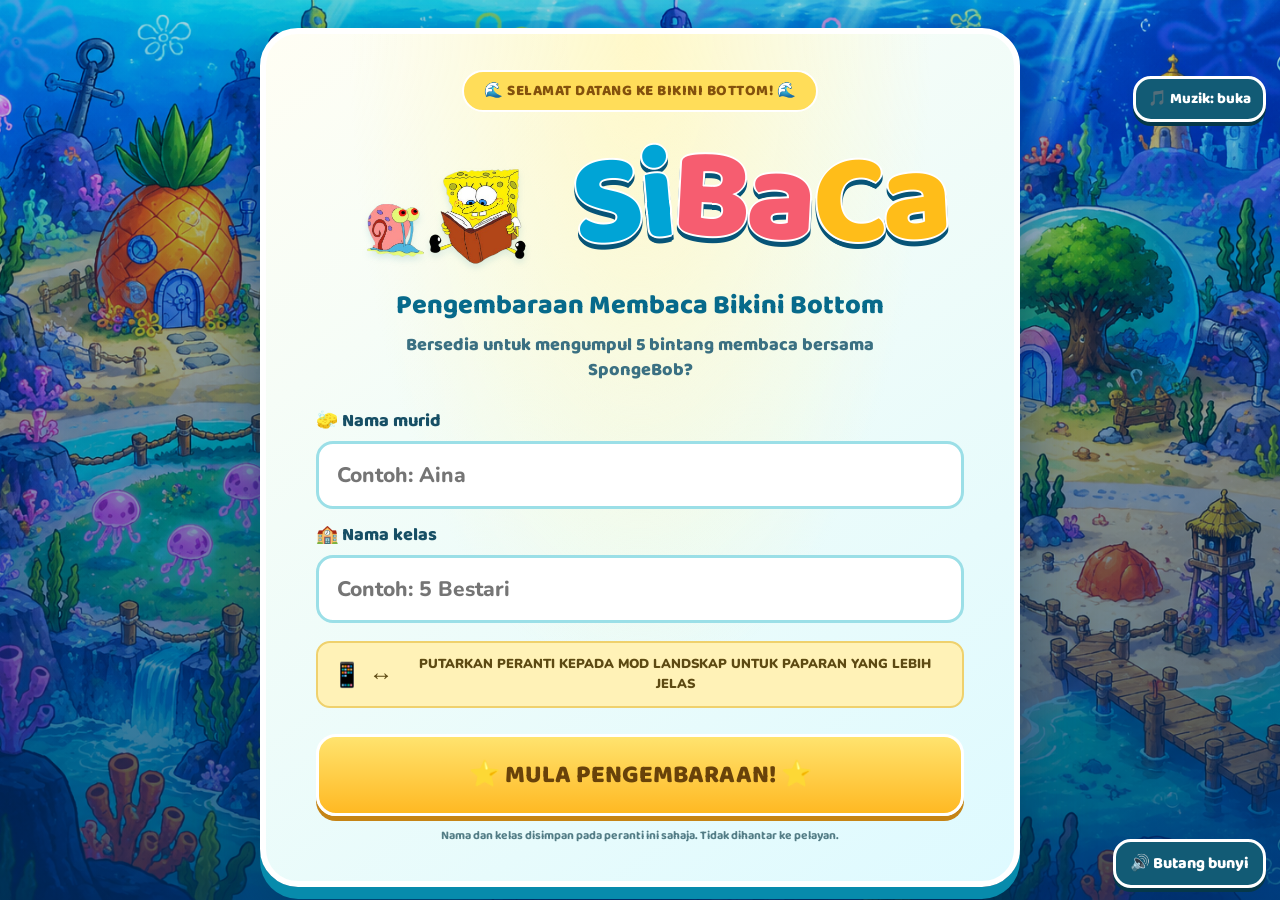
==== index.html @ c770bfda "Remove optional recorder and manual already-read button from Mission 3" ====
<!doctype html><html lang="ms"><head><meta charset="utf-8"><meta name="viewport" content="width=device-width,initial-scale=1"><title>SiBaCa — Pengembaraan Membaca</title><style>
@import url('https://fonts.googleapis.com/css2?family=Baloo+2:wght@600;700;800&family=Nunito:wght@500;700;800;900&display=swap');*{box-sizing:border-box}body{margin:0;background:linear-gradient(150deg,#a8f0f5,#f7eeb4);font-family:Nunito,Arial,sans-serif;color:#174f65}button{font:inherit;cursor:pointer}header{max-width:1300px;margin:auto;padding:12px 18px;display:flex;align-items:center;justify-content:space-between;gap:12px;flex-wrap:wrap}h1,h2,h3{font-family:'Baloo 2',Nunito,sans-serif;margin:0}h1{font-size:29px;line-height:1}.subtitle{font-size:12px;font-weight:900}.stars{background:white;border:3px solid #ffe08c;border-radius:18px;padding:8px 15px;font-weight:900}.star{font-size:25px;color:#b2d3d5}.star.done{color:#f5ad17}.wrap{max-width:1300px;margin:auto;padding:0 12px 22px}.banner{border:3px solid #fff;background:#fff9d8;border-radius:18px;padding:9px 16px;font-weight:900;margin-bottom:10px;box-shadow:0 4px 0 #e8ca70}.layout{display:grid;grid-template-columns:minmax(0,1fr) 240px;gap:12px}.mapbox{position:relative;border:5px solid white;border-radius:23px;overflow:hidden;background:#078cbb;box-shadow:0 7px 0 #62bac0;aspect-ratio:3/2}.mapbox canvas{width:100%;height:100%;display:block;touch-action:none}.bubble{position:absolute;left:12px;top:12px;background:#fffce7eb;border:2px solid white;border-radius:15px;padding:8px 12px;max-width:60%;font-weight:900;font-size:13px}.interact{position:absolute;right:14px;bottom:16px;background:#ffd25d;border:3px solid white;border-radius:16px;padding:12px 15px;font-weight:1000;color:#215166;box-shadow:0 4px 0 #bc8e2e}.dpad{position:absolute;left:12px;bottom:12px;display:grid;grid-template-columns:repeat(3,39px);grid-template-rows:repeat(3,39px);gap:2px;touch-action:none}.dpad button{border:2px solid #fff9;border-radius:11px;background:#12627bcc;color:white;font-weight:900;font-size:19px}.dpad .up{grid-column:2;grid-row:1}.dpad .left{grid-column:1;grid-row:2}.dpad .right{grid-column:3;grid-row:2}.dpad .down{grid-column:2;grid-row:3}.panel{background:#f8fff9;border:3px solid #fff;border-radius:21px;padding:15px;box-shadow:0 6px 0 #9dd5cc}.panel h2{font-size:23px}.mission{padding:9px 7px;border-radius:12px;display:flex;gap:9px;align-items:center;margin:7px 0;background:#e5f2f2;font-size:12px;font-weight:900}.mission.current{background:#fff0b8;border:2px solid #e5b83c}.mission.done{background:#dcf6dc}.number{display:grid;place-items:center;border-radius:50%;background:#1e8eb0;color:white;min-width:29px;height:29px}.help{font-size:12px;line-height:1.5}.overlay{position:fixed;inset:0;z-index:10;background:#043b5bbd;display:flex;align-items:center;justify-content:center;padding:12px}.modal{background:#fff9e7;border:5px solid white;border-radius:25px;width:min(650px,100%);max-height:95vh;overflow:auto;padding:21px;box-shadow:0 20px 80px #002e5488}.modal h2{font-size:27px}.speech{background:white;border:2px solid #ffe1a1;border-radius:15px;padding:14px;margin:12px 0;font-size:19px;line-height:1.6;font-weight:900;text-align:center}.small{font-size:13px;color:#587983}.actions{display:flex;gap:8px;flex-wrap:wrap;margin:12px 0}.btn{border:0;border-radius:13px;padding:11px 15px;font-weight:1000;background:#1b9bb3;color:white;box-shadow:0 3px 0 #117083}.btn.yellow{background:#ffc940;color:#315465;box-shadow:0 3px 0 #c99922}.btn.pink{background:#e66da2}.btn:disabled{opacity:.4;cursor:not-allowed}.choices{display:grid;grid-template-columns:repeat(2,minmax(0,1fr));gap:8px;margin:12px 0}.choice{padding:12px;border-radius:14px;border:2px solid #b5d9d7;background:#efffff;font-weight:900;color:#1c6272}.choice.selected{background:#fff0b6;border-color:#e6b73d}.feedback{border-radius:12px;padding:10px;background:#e2f8dc;font-weight:900;margin:8px 0}.progress{font-weight:900;color:#547680;font-size:13px}.recording{font-size:12px;color:#a04c5b;font-weight:900}.edit-note{font-size:11px;opacity:.75}.hidden{display:none!important}@media(max-width:750px){.layout{grid-template-columns:1fr}.panel{padding:9px}.panel .mission-list{display:grid;grid-template-columns:repeat(5,minmax(0,1fr));gap:3px}.mission{flex-direction:column;text-align:center;font-size:9px;gap:3px;padding:6px 2px}.number{min-width:23px;height:23px}.mapbox{aspect-ratio:3/2}.bubble{font-size:10px;max-width:52%}.interact{padding:8px;font-size:10px;max-width:42%}.modal{padding:14px}.speech{font-size:17px}.panel .help{display:none}} 
/* SiBaCa — skrin mula murid */
body.menu-open{overflow:hidden}
#startMenu{position:fixed;inset:0;z-index:1000;display:grid;place-items:center;padding:20px;overflow:auto;background:linear-gradient(180deg,rgba(1,53,104,.20),rgba(0,46,97,.72)),url('assets/peta.png') center/cover no-repeat,#087fb3}
#startMenu[hidden]{display:none!important}
.start-bubbles{position:absolute;inset:0;pointer-events:none;overflow:hidden}
.start-bubbles span{position:absolute;bottom:-90px;width:var(--size);height:var(--size);left:var(--left);border:2px solid #eaffffb0;border-radius:50%;box-shadow:inset 0 0 16px #fff7,0 0 18px #aaf9ff6b;animation:floatBubble var(--duration) linear infinite;animation-delay:var(--delay)}
@keyframes floatBubble{to{transform:translateY(-115vh) translateX(38px);opacity:0}}
.start-card{position:relative;width:min(510px,100%);background:linear-gradient(155deg,#fffdf0,#e7fbff);border:5px solid #fff;border-radius:32px;padding:clamp(18px,4vw,32px);box-shadow:0 18px 0 #007ca0,0 28px 65px #00325c9e;text-align:center}
.start-pill{display:inline-block;background:#ffdd59;border:2px solid #fff;border-radius:99px;padding:6px 16px;font-size:12px;font-weight:1000;color:#83510d}
.start-card h2{font-size:clamp(37px,7vw,56px);line-height:1.05;color:#ffbb19;text-shadow:2px 3px 0 #a76c11,-1px -1px 0 #fff;margin:12px 0 4px}
.start-card .start-sub{font-size:16px;font-weight:1000;color:#137b9b;margin:0 0 14px}
.start-card .start-desc{font-size:14px;font-weight:800;color:#3b7082;margin:0 0 18px}
.start-card label{display:block;text-align:left;font-size:14px;font-weight:1000;margin:12px 0 6px}
.start-card input{display:block;width:100%;border:3px solid #9bdfe7;border-radius:15px;background:white;padding:13px 15px;font:800 17px Nunito,Arial,sans-serif;color:#174f65;outline-offset:2px}
.start-card input:focus{border-color:#159bb7;outline:2px solid #ffd456}
.start-go{width:100%;margin-top:20px;padding:14px 16px;border:3px solid #fff;border-radius:18px;background:linear-gradient(#ffe36e,#ffb923);color:#68420a;font:1000 20px 'Baloo 2',Nunito,sans-serif;box-shadow:0 5px 0 #c58416}
.start-go:hover{filter:brightness(1.05);transform:translateY(-1px)}
.start-card .start-note{font-size:11px;color:#537d86;margin:12px 0 0}
.player-label{font-weight:900;font-size:12px;margin-top:5px}
@media(prefers-reduced-motion:reduce){.start-bubbles span{animation:none}}
.kitchen-overlay{background:radial-gradient(ellipse at top,#167e95ed,#032a43f2)}.kitchen-modal{width:min(850px,100%);padding:0;background:#fff9e9;border:5px solid #ffdb76;box-shadow:0 15px 70px #001e36}.kitchen-heading{display:flex;align-items:center;justify-content:space-between;padding:16px 20px;background:#073f55;color:white;gap:8px}.kitchen-heading .small{color:#ffe797;font-weight:900;letter-spacing:2px}.kitchen-heading h2{font-size:30px}.kitchen-scene{height:225px;position:relative;overflow:hidden;background:repeating-linear-gradient(0deg,transparent 0 38px,#ffffff18 39px 40px),repeating-linear-gradient(90deg,#50bbc0 0 70px,#309fa8 71px 73px);border-bottom:7px solid #925620}.kitchen-sign{position:absolute;top:12px;left:50%;transform:translateX(-50%) rotate(-2deg);background:#fff1b5;border:4px solid #9b531e;border-radius:10px;padding:7px 22px;color:#90451e;font-size:21px;font-weight:1000;white-space:nowrap;box-shadow:0 5px 0 #134d6570}.kitchen-sign small{display:block;font-size:10px;letter-spacing:4px;text-align:center}.kitchen-windows{display:flex;justify-content:space-between;padding:20px 24px}.kitchen-windows i{width:78px;height:78px;border:9px solid #edc369;border-radius:50%;background:linear-gradient(130deg,#d5ffff,#22a9d9);box-shadow:0 4px 0 #226a81,inset 0 0 0 3px #547a7f}.kitchen-chef{position:absolute;left:9%;bottom:43px;font-size:67px;transform:rotate(-7deg);animation:chefBob 3s ease-in-out infinite}.kitchen-chef span{display:block;background:#fff8d8;border-radius:12px;padding:2px 10px;font-size:12px;text-align:center;transform:rotate(7deg)}.kitchen-grill{position:absolute;left:35%;bottom:35px;display:flex;gap:8px;border:6px solid #577582;background:#253e4b;border-radius:14px;padding:9px 16px;box-shadow:0 8px 0 #0b2937;font-size:32px}.steam{position:absolute;left:35%;top:-43px;color:white;font-size:40px;animation:chefBob 2s ease-in-out infinite}.kitchen-counter{position:absolute;bottom:0;left:0;right:0;height:32px;background:repeating-linear-gradient(90deg,#b96f30 0 60px,#a45d29 61px 64px);border-top:9px solid #ffd998}.burger-tray{position:absolute;right:12px;bottom:40px;display:flex;gap:3px;background:#ffffffdb;padding:7px;border:3px solid #e9c067;border-radius:15px;font-size:23px}.burger-tray span{color:#91a9ae}.burger-tray .ready{animation:burgerPop .4s ease-out}.kitchen-content{padding:18px 22px;text-align:center}.kitchen-talk{background:white;border:3px solid #eac77d;border-radius:20px;padding:15px;font-size:18px;line-height:1.6}.kitchen-talk p{margin:6px 0}.kitchen-content .actions{justify-content:center}.order-ticket{display:flex;justify-content:space-between;gap:10px;background:#ffdf78;border-radius:12px;padding:9px 14px;font-weight:1000}.order-ticket span{font-size:13px}.phrase-plate{display:flex;justify-content:center;align-items:center;gap:16px;margin:15px auto;background:white;border:7px double #afdce0;border-radius:80px;padding:16px;box-shadow:0 7px 0 #dfcba6;font-size:clamp(24px,5vw,38px);font-weight:1000;color:#144e66}.phrase-plate b{color:#d59422}.kitchen-options{display:grid;grid-template-columns:repeat(3,1fr);gap:12px;margin:18px 0}.kitchen-options .choice{background:linear-gradient(#fff8da,#ffd37b);border:3px solid #e3a33d;box-shadow:0 5px 0 #b77627;font-size:22px;padding:14px 8px}.kitchen-options .choice:hover:not(:disabled){transform:translateY(-3px)}.kitchen-options .choice.selected{background:#d9f4bd;border-color:#71a549;box-shadow:0 5px 0 #467b31}.kitchen-feedback{padding:10px;border-radius:12px;background:#e2f4de;font-weight:900;min-height:42px}.kitchen-feedback.retry{background:#fff0cd;color:#8d541c}.reading-card{margin-top:12px;padding:14px;background:#fff;border-radius:18px;border:2px solid #b2dadb}.kitchen-phrase{font-size:34px;margin:8px;font-weight:1000;color:#124f69}.meaning-card{background:#fff4cd;border-radius:12px;padding:12px;margin:12px 0}.meaning-card p{font-size:18px;margin:7px 0}.kitchen-reward{font-size:64px}.kitchen-content .btn{margin:3px;min-height:44px}@keyframes chefBob{50%{transform:translateY(-6px) rotate(-3deg)}}@keyframes burgerPop{from{transform:scale(.4)}to{transform:scale(1)}}@media(max-width:520px){.kitchen-heading{padding:12px}.kitchen-heading h2{font-size:23px}.kitchen-heading .small{font-size:10px;letter-spacing:1px}.kitchen-scene{height:185px}.kitchen-chef{left:4%;font-size:49px}.kitchen-grill{left:32%;font-size:23px;padding:7px}.burger-tray{font-size:17px;bottom:36px;right:5px}.kitchen-windows{padding:18px 12px}.kitchen-windows i{width:55px;height:55px;border-width:6px}.kitchen-content{padding:14px}.kitchen-options{gap:8px}.kitchen-options .choice{font-size:18px}.order-ticket{font-size:13px}.order-ticket span{font-size:11px}.kitchen-talk{font-size:16px}.kitchen-sign{font-size:17px;padding:5px 12px}}@media(prefers-reduced-motion:reduce){.kitchen-chef,.steam,.burger-tray .ready{animation:none}}



/* Misi 2: watak sebenar dan pentas dapur sinematik */
.kitchen-modal{width:min(980px,100%);border:5px solid #ffe598;background:linear-gradient(135deg,#fffdf1,#ffedc5)}
.kitchen-scene{height:310px;background:linear-gradient(180deg,#042b4140,#03243630),url('assets/misi2/dapur.webp') center/cover,#25aeb5}
.kitchen-chef{left:18px;bottom:12px;width:190px;font-size:inherit;z-index:2;animation:none;transform:none}
.kitchen-chef img{display:block;width:100%;height:220px;object-fit:cover;object-position:center;border:4px solid #ffd974;border-radius:28px;box-shadow:0 10px 25px #092d4e80}
.kitchen-chef span{font-size:15px;background:#fff0b5;border:3px solid #a65a22;transform:none;margin-top:6px}
.kitchen-sign{top:18px;background:linear-gradient(#fff9ca,#ffd270);font-size:27px;border-color:#813b23;box-shadow:0 7px 0 #5a332c,0 0 28px #ffd76b99}
.kitchen-windows,.kitchen-grill{display:none}.kitchen-counter{height:18px;opacity:.7}
.burger-tray{right:20px;bottom:25px;font-size:33px;gap:9px;border:4px solid #ffc448;box-shadow:0 7px 0 #96581f}
.kitchen-heading{background:linear-gradient(110deg,#073d57,#097b8b)}.kitchen-heading h2{color:#ffe18b;text-shadow:0 3px #003d58;font-size:36px}
.kitchen-options .choice{border-radius:22px;background:linear-gradient(145deg,#fffbe4,#ffcd63);font-size:25px}
.phrase-plate{border-color:#4cbecb;box-shadow:0 8px 0 #dfc69c,0 14px 26px #99742620}
.reading-card{box-shadow:0 5px 0 #b4dcdf}.kitchen-content{padding:20px 28px}
@media(max-width:520px){.kitchen-scene{height:235px}.kitchen-chef{width:128px;left:9px;bottom:10px}.kitchen-chef img{height:157px;border-radius:20px}.kitchen-chef span{font-size:11px}.burger-tray{right:9px;bottom:28px;font-size:21px;gap:2px}.kitchen-sign{font-size:19px;top:12px}.kitchen-heading h2{font-size:25px}.kitchen-content{padding:14px}.kitchen-options .choice{font-size:20px}}


/* Paparan peta penuh: modal misi kekal di atas peta. */
.map-fullscreen-toggle{position:absolute;right:14px;top:14px;z-index:2;border:3px solid white;border-radius:14px;background:#07536ee8;color:white;padding:10px 14px;font-weight:900;box-shadow:0 3px 0 #002d43;min-height:44px}
body.map-fullscreen{overflow:hidden}
body.map-fullscreen .mapbox{position:fixed;inset:0;width:100vw;height:100dvh;aspect-ratio:auto;border:0;border-radius:0;z-index:5;box-shadow:none;background:#053f59}
body.map-fullscreen .mapbox canvas{width:100%;height:100%;object-fit:contain}
body.map-fullscreen .bubble{top:16px;max-width:calc(100% - 235px)}
body.map-fullscreen .dpad{left:22px;bottom:22px;grid-template-columns:repeat(3,55px);grid-template-rows:repeat(3,55px);gap:5px}
body.map-fullscreen .interact{right:22px;bottom:25px;font-size:17px;padding:15px 20px}
body.map-fullscreen .map-fullscreen-toggle{top:16px;right:20px}
@media(min-width:1000px){header,.wrap{max-width:1600px}.map-fullscreen-toggle{font-size:15px}}
@media(max-width:600px){.map-fullscreen-toggle{font-size:11px;padding:8px}.mapbox .bubble{max-width:calc(100% - 170px)}body.map-fullscreen .bubble{max-width:calc(100% - 170px)}body.map-fullscreen .dpad{left:12px;bottom:12px;grid-template-columns:repeat(3,42px);grid-template-rows:repeat(3,42px)}body.map-fullscreen .interact{font-size:12px;max-width:48%;right:12px;bottom:16px}}

.maze-overlay{background:radial-gradient(ellipse at top,#13c1c6dd,#03275bf5);padding:12px}.maze-modal{width:min(1240px,100%);padding:0;background:linear-gradient(145deg,#edfffc,#c6f6ed);border:4px solid #a5ffe0;box-shadow:0 0 50px #5effd854,0 25px 90px #001b53;overflow:auto}.maze-heading{display:flex;align-items:center;justify-content:space-between;gap:10px;padding:16px 22px;background:linear-gradient(110deg,#063d71,#007d89);color:white;border-bottom:4px solid #ffe268}.maze-heading h2{font-size:32px;color:#fff1a5}.maze-heading .small{color:#9fffe0;letter-spacing:2px}.maze-grid{display:grid;grid-template-columns:340px minmax(0,1fr);gap:20px;padding:20px}.maze-reading h3{margin:14px 0 8px}.maze-pill{border-radius:20px;background:#075d75;color:#fff;padding:8px 13px;font-weight:900}.maze-dialog{white-space:pre-line;background:#fff;border:3px solid #65c9c1;border-radius:18px;padding:16px;font-size:19px;line-height:1.7;font-weight:800;box-shadow:0 5px 0 #8dcfc7;margin-bottom:14px}.maze-reading .btn{margin:4px 2px;font-size:13px}.maze-question{font-size:20px;font-weight:900;line-height:1.4}.maze-answers{display:grid;gap:9px}.maze-answers>div{display:flex;align-items:center;gap:10px;padding:10px;background:white;border-radius:13px;font-weight:800}.maze-answers b{background:#ffe45f;color:#173c63;border-radius:50%;min-width:34px;height:34px;display:grid;place-items:center}.maze-answers>div:nth-child(2) b{background:#ff87c6}.maze-answers>div:nth-child(3) b{background:#90b9ff}.maze-map{border:4px solid #fff;border-radius:25px;overflow:hidden;box-shadow:0 8px 0 #057a8a,0 10px 30px #006a7760;background:#133e7e}.maze-map svg{display:block;width:100%;height:auto}.maze-wait{opacity:.65}.maze-controls{display:flex;justify-content:center;gap:10px}.maze-controls button{min-width:60px;min-height:52px;font-size:23px;background:linear-gradient(#0a90ac,#075878);border:2px solid white}.maze-feedback{padding:13px;background:white;border-radius:14px;font-weight:900;text-align:center;min-height:50px}.maze-intro{text-align:center;padding:36px 22px;background:radial-gradient(ellipse,#a3f3db,transparent)}.maze-intro h2{font-size:32px;color:#065c79}.maze-intro p{max-width:650px;margin:18px auto;font-size:20px;line-height:1.6;font-weight:800}.maze-jellies{font-size:90px;letter-spacing:18px;filter:drop-shadow(0 10px 8px #007a9760);animation:jellyFloat 3s ease-in-out infinite}.maze-status{margin:8px 20px 15px;text-align:center;font-size:13px;font-weight:800;color:#3a6776}.maze-play{text-align:center}@keyframes jellyFloat{50%{transform:translateY(-12px)}}@media(max-width:850px){.maze-grid{grid-template-columns:1fr;padding:14px;gap:10px}.maze-dialog{font-size:18px}.maze-heading{padding:12px}.maze-heading h2{font-size:23px}.maze-heading .small{font-size:10px;letter-spacing:1px}.maze-jellies{font-size:60px;letter-spacing:5px}.maze-reading .btn{min-height:44px}.maze-modal{max-height:96dvh}}@media(prefers-reduced-motion:reduce){.maze-jellies{animation:none}}


/* Misi 5: muka depan dan tulisan bubbly */
.maze-modal,.maze-modal button,.maze-modal h2,.maze-modal h3{font-family:'Baloo 2',Nunito,Arial,sans-serif;font-weight:800}
.maze-heading h2{font-size:36px;line-height:1.15;text-shadow:0 3px 0 #003a64}
.maze-cover-intro{padding:0;background:linear-gradient(135deg,#edffed,#b4f4ed)}
.maze-cover{display:block;width:100%;height:auto;max-height:42vh;object-fit:contain;background:#19d1d4;border-bottom:5px solid #fff2a8}
.maze-intro-copy{padding:22px 24px 30px}
.maze-intro-copy h2{font-size:40px;color:#086f84;text-shadow:0 2px 0 white;line-height:1.15}
.maze-intro-copy p{font-size:23px;line-height:1.45;margin:15px auto}
.maze-dialog{font-size:22px;line-height:1.55;font-weight:700}
.maze-question{font-size:24px}.maze-answers{font-size:21px;line-height:1.35}
.maze-intro-copy .btn{font-size:21px;border-radius:22px;padding:12px 23px;border:3px solid white}
@media(max-width:650px){.maze-heading h2{font-size:26px}.maze-intro-copy h2{font-size:31px}.maze-intro-copy p{font-size:20px}.maze-dialog{font-size:20px}.maze-question{font-size:22px}.maze-answers{font-size:20px}}
</style><style id="goo-enhancements">
.goo-cover-art{margin:8px auto 12px;position:relative;width:min(190px,48vw);height:160px;display:grid;place-items:center;animation:gooCoverPop .8s ease-out both}
.goo-cover-art img{max-width:100%;max-height:100%;object-fit:contain;filter:drop-shadow(0 12px 0 #245a8050) drop-shadow(0 0 16px #fff);animation:gooBob 3s ease-in-out infinite}
.goo-cover-fallback{font-size:112px;filter:drop-shadow(0 8px 5px #225b6e55)}
.goo-cover-hint{background:#e6fcff;border:3px dashed #39b4da;border-radius:18px;padding:12px 9px;margin:14px 0;font-weight:900;color:#14698b;line-height:1.5}
.goo-card h2{letter-spacing:.2px}
.goo-card button:focus-visible,.goo-ctl:focus-visible{outline:4px solid #ffae00;outline-offset:3px}
.goo-button,.goo-answer,.goo-ctl{transition:transform .15s ease,filter .15s ease}
.goo-button:hover,.goo-answer:hover,.goo-ctl:hover{transform:translateY(-3px);filter:brightness(1.06)}
.goo-button:active,.goo-answer:active,.goo-ctl:active{transform:translateY(2px)}
@keyframes gooCoverPop{from{opacity:0;transform:scale(.75)}to{opacity:1;transform:scale(1)}}
@keyframes gooBob{0%,100%{transform:translateY(0)}50%{transform:translateY(-10px)}}
@media(max-width:680px){.goo-cover-art{height:110px}.goo-cover-art img{max-height:105px}.goo-cover-fallback{font-size:82px}.goo-cover-hint{font-size:12px}}
@media(prefers-reduced-motion:reduce){.goo-cover-art,.goo-cover-art img{animation:none}}
</style><link rel="stylesheet" href="assets/misi3/sandy.css?v=robot3"><link rel="stylesheet" href="assets/penamat/finish.css?v=layout-303ca1b"><style id="mission1-word-pictures">.pat-board .pat-word-picture{display:block;width:clamp(120px,18vw,200px);height:clamp(120px,18vw,200px);object-fit:contain;margin:6px auto 0;border-radius:18px;background:#fff}.pat-board:has(.pat-word-picture) .speech{padding:6px 0;margin:4px 0}.pat-board:has(.pat-word-picture) .pat-instruction{margin:8px 0 0}@media(max-width:600px){.pat-board .pat-word-picture{width:130px;height:130px}}@media(max-height:500px){.pat-board .pat-word-picture{width:110px;height:110px}}</style><link rel="stylesheet" href="assets/start-menu.css?v=spongebob-gary1">
<link rel="stylesheet" href="assets/sentence-reading.css?v=1">
<script src="assets/sentence-reading.js?v=1"></script>
<style id="landscape-reminder-style">#startForm .landscape-reminder{display:flex;align-items:center;justify-content:center;gap:9px;margin:18px 0 0;padding:12px 14px;background:#fff2b7;border:2px solid #efd16d;border-radius:14px;color:#5d4a13;font:900 13px/1.5 Nunito,Arial,sans-serif;text-align:center}#startForm .landscape-reminder span{flex:none;font-size:24px}@media(max-width:600px){#startForm .landscape-reminder{font-size:12px;padding:11px 12px;gap:8px}}</style></head><body>
<div id="startMenu" role="dialog" aria-modal="true" aria-labelledby="startTitle">
  <div class="start-bubbles" aria-hidden="true"><span style="--left:8%;--size:30px;--duration:13s;--delay:-4s"></span><span style="--left:25%;--size:53px;--duration:17s;--delay:-10s"></span><span style="--left:69%;--size:24px;--duration:11s;--delay:-2s"></span><span style="--left:86%;--size:44px;--duration:15s;--delay:-8s"></span><span style="--left:50%;--size:16px;--duration:10s;--delay:-6s"></span></div>
  <form class="start-card" id="startForm">
    <span class="start-pill">🌊 SELAMAT DATANG KE BIKINI BOTTOM! 🌊</span>
    <h2 id="startTitle" aria-label="SiBaCa"><img class="start-title-friends" src="assets/spongebob-gary-reading.png" alt="SpongeBob membaca buku bersama Gary" width="444" height="249"><span class="start-title-word" aria-hidden="true"><span class="title-si">Si</span><span class="title-ba">Ba</span><span class="title-ca">Ca</span></span></h2>
    <p class="start-sub">Pengembaraan Membaca Bikini Bottom</p>
    <p class="start-desc">Bersedia untuk mengumpul 5 bintang membaca bersama SpongeBob?</p>
    <label for="studentName">🧽 Nama murid</label>
    <input id="studentName" name="studentName" type="text" maxlength="60" autocomplete="name" placeholder="Contoh: Aina" required>
    <label for="studentClass">🏫 Nama kelas</label>
    <input id="studentClass" name="studentClass" type="text" maxlength="40" placeholder="Contoh: 5 Bestari" required>
    <p id="landscapeReminder" class="landscape-reminder" role="note"><span aria-hidden="true">📱 ↔️</span> PUTARKAN PERANTI KEPADA MOD LANDSKAP UNTUK PAPARAN YANG LEBIH JELAS</p>
    <button class="start-go" type="submit">⭐ MULA PENGEMBARAAN! ⭐</button>
    <p class="start-note">Nama dan kelas disimpan pada peranti ini sahaja. Tidak dihantar ke pelayan.</p>
  </form>
</div>
<header><div><h1>🍍 SiBaCa</h1><div class="player-label" id="studentDisplay"></div><div class="subtitle">Pengembaraan Membaca Bikini Bottom</div></div><div class="stars" id="stars">☆☆☆☆☆</div></header><div class="wrap"><div class="banner" id="banner">⭐ MISI 1 — Pergi ke Rumah Patrick!</div><div class="layout"><div class="mapbox"><canvas id="map" width="1536" height="1024" aria-label="Peta pengembaraan"></canvas><button type="button" class="map-fullscreen-toggle" id="fullMapButton" aria-pressed="false">⛶ SKRIN PENUH</button><div class="bubble" id="hint">Gunakan anak panah / WASD untuk bergerak. Dekati checkpoint dan tekan MULAKAN MISI.</div><button class="interact hidden" id="interact">MULAKAN MISI</button><div class="dpad"><button class="up" data-dir="up">▲</button><button class="left" data-dir="left">◀</button><button class="right" data-dir="right">▶</button><button class="down" data-dir="down">▼</button></div></div><div hidden aria-hidden="true" style="display:none!important"><div id="missionList"></div><button id="reset" type="button" tabindex="-1"></button></div></div></div><div id="modalRoot"></div>
<script>
/* ===============================================================
   LESSON_DATA — UBAH KANDUNGAN LATIHAN DI SINI.
   'read' = membaca dan merakam, 'match' = membina simpulan bahasa,
   'quiz' = membaca kemudian menjawab soalan.
   =============================================================== */
const LESSON_DATA = [
 {id:'patrick',place:'Rumah Patrick',npc:'Patrick',x:540,y:350,mx:540,my:175,kind:'read',title:'Misi 1 · Membaca Perkataan',dialog:'Hai, kawan! Saya perlukan bantuan membaca lima perkataan. Jom cuba bersama-sama!',items:[{text:'hati'},{text:'tulang'},{text:'tangan'},{text:'kepala'},{text:'kaki'}]},
 {id:'krusty',place:'Krusty Krab',npc:'Encik Krabs',x:900,y:408,mx:900,my:190,kind:'match',title:'Misi 2 · Simpulan Bahasa',dialog:'Selamat datang! Padankan perkataan supaya terbentuk simpulan bahasa yang betul!',items:[{text:'baik hati',first:'baik',answer:'hati',options:['tangan','hati','bangku'],meaning:'Orang yang suka menolong dan bersikap baik.'},{text:'ringan tulang',first:'ringan',answer:'tulang',options:['tulang','kepala','hati'],meaning:'Rajin membantu atau bekerja.'},{text:'buah tangan',first:'buah',answer:'tangan',options:['bangku','meja','tangan'],meaning:'Hadiah yang dibawa ketika melawat seseorang.'},{text:'besar kepala',first:'besar',answer:'kepala',options:['tulang','kepala','kaki'],meaning:'Sombong atau degil.'},{text:'kaki bangku',first:'kaki',answer:'bangku',options:['bangku','baju','kepala'],meaning:'Tidak pandai bermain bola.'}]},
 {id:'sandy',place:'Rumah Sandy',npc:'Sandy',x:1290,y:456,mx:1290,my:195,kind:'read',title:'Misi 3 · Membaca Ayat',dialog:'Hai! Mari kita berlatih membaca ayat dengan sebutan dan intonasi yang sesuai.',items:[{text:'Aina seorang murid yang baik hati.'},{text:'Amir ringan tulang membantu ibunya.'},{text:'Farah membawa buah tangan untuk nenek.'}]},
 {id:'goo',place:'Pantai Goo Lagoon',npc:'Larry',x:1290,y:715,mx:1290,my:595,kind:'quiz',title:'Misi 4 · Membaca dan Memahami Ayat',dialog:'Selamat datang ke pantai! Baca ayat dengan teliti dan jawab soalan pemahaman.',items:[{text:'Walaupun penat selepas latihan, Hakim tetap ringan tulang membantu ayahnya membersihkan halaman rumah.',question:'Apakah sikap Hakim?',options:['Malas','Rajin membantu','Sombong'],answer:1},{text:'Ketika melawat nenek di kampung, Sara membawa buah tangan berupa kuih kegemaran neneknya.',question:'Apakah buah tangan yang dibawa Sara?',options:['Buku','Kuih','Bola'],answer:1},{text:'Azlan menjadi besar kepala selepas memenangi pertandingan dan tidak mahu mendengar nasihat rakannya.',question:'Apakah maksud besar kepala dalam ayat ini?',options:['Sombong','Baik hati','Rajin'],answer:0}]},
 {id:'jelly',place:'Padang Obor-obor',npc:'Peneroka Obor-obor',x:330,y:635,mx:330,my:500,kind:'quiz',title:'Misi 5 · Membaca Dialog',dialog:'Hebat, kamu sudah sampai! Baca dialog ini dengan intonasi yang sesuai dan jawab soalannya.',items:[{text:'Aina: "Terima kasih kerana membantu saya mengangkat buku, Amir."\nAmir: "Sama-sama, Aina. Kita mestilah ringan tulang membantu kawan."',question:'Mengapakah Aina mengucapkan terima kasih?',options:['Amir membantunya mengangkat buku','Amir memberinya hadiah','Amir bermain bola'],answer:0},{text:'Ibu: "Kita akan melawat nenek petang ini."\nDina: "Baik, ibu. Bolehkah kita membawa buah tangan untuk nenek?"\nIbu: "Boleh, Dina. Nenek pasti gembira."',question:'Apakah cadangan Dina?',options:['Bermain di taman','Membawa buah tangan','Pergi ke sekolah'],answer:1}]}];

/* Main menu: identiti murid disimpan secara setempat, berasingan daripada kemajuan misi. */
const STUDENT_KEY='sibaca-student-v1';
let studentProfile=null;
try{const saved=JSON.parse(localStorage.getItem(STUDENT_KEY)||'null');if(saved&&typeof saved.name==='string'&&typeof saved.className==='string')studentProfile=saved;}catch(e){}
const startMenu=document.getElementById('startMenu');
const startForm=document.getElementById('startForm');
document.body.classList.add('menu-open');
if(studentProfile){document.getElementById('studentName').value=studentProfile.name;document.getElementById('studentClass').value=studentProfile.className;}
/* Pastikan ruang boleh ditaip pada borang walaupun kekunci Space dikawal oleh permainan. */
['studentName','studentClass'].forEach(function(id){
 const field=document.getElementById(id);
 field.addEventListener('keydown',function(event){
  if(event.code!=='Space'&&event.key!==' ')return;
  event.stopImmediatePropagation();
  event.preventDefault();
  const start=field.selectionStart,end=field.selectionEnd;
  field.setRangeText(' ',start,end,'end');
  field.dispatchEvent(new Event('input',{bubbles:true}));
 },true);
});
startForm.addEventListener('submit',function(event){
 event.preventDefault();
 const name=document.getElementById('studentName').value.trim().replace(/\s+/g,' ');
 const className=document.getElementById('studentClass').value.trim().replace(/\s+/g,' ');
 if(!name||!className){startForm.reportValidity();return;}
 const changed=studentProfile&&(studentProfile.name!==name||studentProfile.className!==className);
 if(changed&&completed.length&&!confirm('Nama atau kelas berubah. Mulakan kemajuan baharu untuk murid ini?'))return;
 if(changed){completed=[];localStorage.removeItem(KEY);player={x:195,y:395};nearby=null;refresh();}
 studentProfile={name,className};
 try{localStorage.setItem(STUDENT_KEY,JSON.stringify(studentProfile));}catch(e){}
 document.getElementById('studentDisplay').textContent='👩‍🎓 '+name+' · '+className;
 startMenu.hidden=true;document.body.classList.remove('menu-open');window.SiBaCaHome?.open();
});

const KEY='sibaca-local-adventure-v1';let completed=[];try{completed=JSON.parse(localStorage.getItem(KEY)||'[]').filter(id=>LESSON_DATA.some(m=>m.id===id));}catch{}completed=LESSON_DATA.filter(m=>completed.includes(m.id)).map(m=>m.id);let player={x:195,y:395},pressed=new Set(),nearby=null,modal=null,step=0,selected=null,recorded=false,mediaRecorder=null,chunks=[],recordUrl=null,recordStream=null,feedback='',listenDone=false;const canvas=document.getElementById('map'),ctx=canvas.getContext('2d'),mapImg=new Image();mapImg.src='assets/peta.png';const spriteImg=new Image();spriteImg.src='assets/spongebob-atlas.png';let facing='down',isWalking=false;
// Kesan air: zon laut terbuka di bahagian bawah peta. Ubah koordinat jika peta berubah.
function isInWater(x,y){
  // Laut di bawah tebing kiri dan jambatan batu, serta laut di kanan jeti.
  if(y>=920) return true;
  if(y>=858 && x<475) return true;
  if(y>=855 && x>1150) return true;
  if(y>=885 && x>1050) return true;
  return false;
}
let wasInWater=false,waterBubbles=[],waterSplashes=[];
function spawnWaterBubble(x,y,burst=false){
  const count=burst?13:2;
  for(let i=0;i<count;i++) waterBubbles.push({
    x:x+(Math.random()-.5)*(burst?85:48),
    y:y-(burst?Math.random()*38:Math.random()*18),
    r:2+Math.random()*(burst?9:5),
    vy:35+Math.random()*60, vx:(Math.random()-.5)*24,
    life:burst?1.1:1.5, maxLife:burst?1.1:1.5
  });
  if(waterBubbles.length>100)waterBubbles.splice(0,waterBubbles.length-100);
}
function drawWaterEffects(t){
  const wet=isInWater(player.x,player.y);
  if(!wet)return;
  // Gelombang lembut di permukaan air sekitar kaki watak.
  const phase=t/300;
  ctx.save();ctx.translate(player.x,player.y-15);
  for(let i=0;i<3;i++){
    const r=25+i*13+3*Math.sin(phase+i);
    ctx.beginPath();ctx.ellipse(0,0,r,6+i*2,0,0,Math.PI*2);
    ctx.strokeStyle=`rgba(205,250,255,${0.48-i*0.11})`;ctx.lineWidth=3-i*.4;ctx.stroke();
  }
  ctx.restore();
}
function drawBubbles(delta){
  ctx.save();
  for(const b of waterBubbles){
    b.y-=b.vy*delta;b.x+=b.vx*delta;b.life-=delta;
    const alpha=Math.max(0,b.life/b.maxLife);
    ctx.beginPath();ctx.arc(b.x,b.y,b.r,0,Math.PI*2);
    ctx.fillStyle=`rgba(180,246,255,${alpha*.12})`;ctx.fill();
    ctx.lineWidth=1.8;ctx.strokeStyle=`rgba(240,255,255,${alpha*.8})`;ctx.stroke();
    ctx.beginPath();ctx.arc(b.x-b.r*.25,b.y-b.r*.3,Math.max(.7,b.r*.17),0,Math.PI*2);
    ctx.fillStyle=`rgba(255,255,255,${alpha*.8})`;ctx.fill();
  }
  ctx.restore();
  waterBubbles=waterBubbles.filter(b=>b.life>0);
}
let lastWaterDraw=performance.now();
const $=id=>document.getElementById(id);const current=()=>LESSON_DATA.find(m=>!completed.includes(m.id))||null;const distance=(a,b)=>Math.hypot(a.x-b.x,a.y-b.y);function safe(t){return String(t).replace(/[&<>"']/g,c=>({'&':'&amp;','<':'&lt;','>':'&gt;','"':'&quot;',"'":'&#39;'}[c]));}
function refresh(){const m=current();$('stars').innerHTML=LESSON_DATA.map(x=>`<span class="star ${completed.includes(x.id)?'done':''}">${completed.includes(x.id)?'★':'☆'}</span>`).join('');$('banner').textContent=m?`⭐ Pilih mana-mana misi! ${completed.length}/5 bintang dikumpulkan.`:'🏆 TAHNIAH! Semua lima misi selesai!';$('missionList').innerHTML=LESSON_DATA.map((x,i)=>`<div class="mission ${completed.includes(x.id)?'done':''}"><span class="number">${completed.includes(x.id)?'✓':i+1}</span><span>${safe(x.place)}<br><small>${completed.includes(x.id)?'Selesai · boleh main semula':'Terbuka · jom bermain!'}</small></span></div>`).join('');}

// ANIMASI ALAM: obor-obor dan air terjun. Semua lukisan berada di atas kanvas peta.
// Koordinat disesuaikan dengan peta 1536 x 1024.
const JELLYFISH=[
 {x:172,y:583,r:24,phase:0,color:'255,124,235'},
 {x:254,y:620,r:23,phase:1.6,color:'255,135,246'},
 {x:320,y:548,r:25,phase:3.2,color:'252,137,239'},
 {x:422,y:586,r:24,phase:4.8,color:'255,132,241'}
];
function animateJellyfish(t){
  const time=t/1000;
  for(const j of JELLYFISH){
    const pulse=Math.sin(time*2.4+j.phase);
    const x=j.x+Math.sin(time*.85+j.phase)*6;
    const y=j.y+Math.sin(time*1.4+j.phase)*9;
    const scale=1+.045*pulse;
    ctx.save();ctx.translate(x,y);ctx.scale(scale,1-.055*pulse);
    // Sinar lembut menonjolkan pergerakan obor-obor yang dilukis dalam peta.
    const halo=ctx.createRadialGradient(0,-5,5,0,0,j.r*1.65);
    halo.addColorStop(0,`rgba(${j.color},0.25)`);
    halo.addColorStop(1,`rgba(${j.color},0)`);
    ctx.fillStyle=halo;ctx.beginPath();ctx.arc(0,0,j.r*1.65,0,Math.PI*2);ctx.fill();
    // Kubah separa lut sinar supaya grafik asal kekal kelihatan.
    ctx.beginPath();ctx.ellipse(0,-6,j.r*.88,j.r*.68,0,Math.PI,Math.PI*2);
    ctx.quadraticCurveTo(j.r*.88,2,0,4);
    ctx.quadraticCurveTo(-j.r*.88,2,-j.r*.88,-6);
    ctx.closePath();
    ctx.fillStyle=`rgba(${j.color},0.24)`;ctx.fill();
    ctx.lineWidth=2.4;ctx.strokeStyle='rgba(255,209,255,0.57)';ctx.stroke();
    // Sesungut melambai dengan fasa berbeza.
    for(let k=-2;k<=2;k++){
      const tx=k*7;
      ctx.beginPath();ctx.moveTo(tx,4);
      ctx.bezierCurveTo(tx+Math.sin(time*3+j.phase+k)*5,15,
        tx+Math.sin(time*3.1+j.phase+k)*7,26,
        tx+Math.sin(time*3.2+j.phase+k)*8,34+3*Math.sin(time*2+k));
      ctx.strokeStyle=`rgba(${j.color},0.58)`;ctx.lineWidth=2.5;ctx.lineCap='round';ctx.stroke();
    }
    ctx.restore();
  }
  // Obor-obor kecil tambahan berenang di atas kolam.
  const x=365+Math.sin(time*.58)*31,y=536+Math.sin(time*1.3)*13;
  ctx.save();ctx.translate(x,y);ctx.globalAlpha=.77;
  ctx.fillStyle='rgba(255,158,247,.52)';ctx.strokeStyle='rgba(255,230,255,.9)';ctx.lineWidth=2;
  ctx.beginPath();ctx.ellipse(0,0,12,9,0,Math.PI,Math.PI*2);ctx.lineTo(12,1);ctx.quadraticCurveTo(0,5,-12,1);ctx.closePath();ctx.fill();ctx.stroke();
  for(let k=-1;k<=1;k++){ctx.beginPath();ctx.moveTo(k*6,2);ctx.quadraticCurveTo(k*6+Math.sin(time*3+k)*5,13,k*6+Math.sin(time*3+k)*6,21);ctx.stroke()}
  ctx.restore();
}
function animateWaterfall(t){
  const time=t/1000;
  ctx.save();
  // Air terjun di bawah pagar, di sebelah kiri gerbang batu.
  // Klip mengelakkan aliran air melimpah ke batu atau pagar.
  ctx.beginPath();ctx.moveTo(196,746);ctx.bezierCurveTo(218,751,244,748,277,754);
  ctx.lineTo(269,836);ctx.bezierCurveTo(249,843,216,844,188,831);ctx.closePath();ctx.clip();
  const fall=ctx.createLinearGradient(190,740,278,835);
  fall.addColorStop(0,'rgba(169,255,255,.08)');
  fall.addColorStop(.5,'rgba(88,230,255,.24)');
  fall.addColorStop(1,'rgba(223,255,255,.33)');
  ctx.fillStyle=fall;ctx.fillRect(180,738,115,110);
  // Garisan air bergerak ke bawah secara berulang.
  for(let i=0;i<16;i++){
    const x=194+i*5.6;
    const offset=(time*(90+(i%4)*15)+i*29)%118;
    for(let n=-1;n<=1;n++){
      const y=733+offset+n*118;
      ctx.beginPath();ctx.moveTo(x,y);ctx.bezierCurveTo(x-3,y+11,x+2,y+25,x-1,y+35);
      ctx.lineWidth=i%3===0?3.3:1.6;
      ctx.strokeStyle=`rgba(224,255,255,${i%3===0?.52:.32})`;ctx.stroke();
    }
  }
  ctx.restore();
  // Percikan dan buih di kaki air terjun.
  for(let i=0;i<13;i++){
    const phase=time*(1.1+i%3*.2)+i*1.91;
    const x=194+i*6.3+Math.sin(phase*2)*3;
    const y=833+Math.sin(phase*2.5)*5;
    const r=1.8+(i%4)*.9;
    ctx.beginPath();ctx.arc(x,y,r,0,Math.PI*2);
    ctx.fillStyle=`rgba(234,255,255,${.28+.28*(.5+.5*Math.sin(phase*4))})`;ctx.fill();
  }
  // Riak pada air tempat air terjun jatuh.
  for(let i=0;i<3;i++){
    const radius=22+i*16+((time*20)%16);
    ctx.beginPath();ctx.ellipse(232,843,radius,5+i*2.5,0,0,Math.PI*2);
    ctx.lineWidth=2;ctx.strokeStyle=`rgba(217,255,255,${.43-i*.11})`;ctx.stroke();
  }
}

function draw(t){ctx.clearRect(0,0,1536,1024);if(mapImg.complete&&mapImg.naturalWidth)ctx.drawImage(mapImg,0,0,1536,1024);else{ctx.fillStyle='#36b8d3';ctx.fillRect(0,0,1536,1024)}animateWaterfall(t);animateJellyfish(t);LESSON_DATA.forEach((m,i)=>{let done=completed.includes(m.id),active=!done;ctx.save();ctx.translate(m.mx,m.my);if(active){ctx.beginPath();ctx.arc(0,0,47+5*Math.sin(t/250),0,Math.PI*2);ctx.fillStyle='#ffe35177';ctx.fill();}ctx.beginPath();ctx.arc(0,0,31,0,Math.PI*2);ctx.fillStyle=done?'#3dc978':active?'#ffc12c':'#81979f';ctx.fill();ctx.lineWidth=5;ctx.strokeStyle='#fff';ctx.stroke();ctx.fillStyle='#fff';ctx.textAlign='center';ctx.textBaseline='middle';ctx.font='bold 34px Arial';ctx.fillText(done?'✓':'★',0,0);ctx.fillStyle='#fff9e5';ctx.fillRect(-53,37,106,29);ctx.fillStyle='#285568';ctx.font='bold 17px Arial';ctx.fillText(`MISI ${i+1}`,0,52);ctx.restore()});let m=current();if(m){let angle=Math.atan2(m.y-player.y,m.x-player.x);ctx.save();ctx.translate(player.x,player.y-124);ctx.rotate(angle+Math.PI/2);ctx.shadowColor='#fff3a3';ctx.shadowBlur=18;ctx.fillStyle='#ffd62e';ctx.strokeStyle='#815e21';ctx.lineWidth=4;ctx.beginPath();ctx.moveTo(0,-31);ctx.lineTo(22,15);ctx.lineTo(0,5);ctx.lineTo(-22,15);ctx.closePath();ctx.fill();ctx.stroke();ctx.restore()}const wet=isInWater(player.x,player.y);
if(wet)drawWaterEffects(t);
ctx.save();ctx.translate(player.x,player.y);
if(wet){
  // SpongeBob terapung perlahan; sedikit condong apabila berenang.
  ctx.translate(0,Math.sin(t/270)*8);
  if(isWalking)ctx.rotate(Math.sin(t/210)*0.055);
}
if(spriteImg.complete&&spriteImg.naturalWidth){const rows={down:[0,1],up:[2,3],left:[4,5],right:[6,7]};const row=rows[facing][isWalking?1:0];const frame=isWalking?Math.floor(t/95)%9:Math.floor(t/260)%6;const sw=144,sh=144;ctx.drawImage(spriteImg,frame*sw,row*sh,sw,sh,-65,-133,130,130);}else{ctx.fillStyle='#ffd52e';ctx.fillRect(-36,-110,72,100);ctx.fillStyle='#155a91';ctx.font='bold 18px Arial';ctx.textAlign='center';ctx.fillText('SiBaCa',0,-55);}ctx.restore();
if(wet)drawSubmergedLegs(t);
// Air menutupi kasut dan betis supaya SpongeBob kelihatan separuh tenggelam.
function drawSubmergedLegs(t){
  const x=player.x,y=player.y;
  const bob=Math.sin(t/270)*8;
  const surface=y-39+bob+Math.sin(t/220)*2;
  ctx.save();
  // Klip setempat: kesan air hanya meliputi bahagian kaki, bukan seluruh peta.
  ctx.beginPath();
  ctx.ellipse(x,surface+21,49,34,0,0,Math.PI*2);
  ctx.clip();
  const water=ctx.createLinearGradient(0,surface-5,0,surface+58);
  water.addColorStop(0,'rgba(76,213,239,0.64)');
  water.addColorStop(.5,'rgba(17,164,210,0.83)');
  water.addColorStop(1,'rgba(7,117,179,0.91)');
  ctx.fillStyle=water;
  ctx.fillRect(x-55,surface,110,80);
  // Garisan ombak di hadapan kaki; kaki kelihatan berada di belakang air.
  ctx.beginPath();
  for(let i=-47;i<=47;i+=3){
    const yy=surface+Math.sin(i*.13+t/240)*2.7;
    if(i===-47)ctx.moveTo(x+i,yy);else ctx.lineTo(x+i,yy);
  }
  ctx.strokeStyle='rgba(230,255,255,.88)';ctx.lineWidth=3.4;ctx.stroke();
  ctx.beginPath();ctx.ellipse(x,surface+11,37+Math.sin(t/230)*3,7,0,0,Math.PI*2);
  ctx.strokeStyle='rgba(212,252,255,.44)';ctx.lineWidth=2;ctx.stroke();
  ctx.restore();
}
const dtWater=Math.min((t-lastWaterDraw)/1000,.05);lastWaterDraw=t;
drawBubbles(dtWater);requestAnimationFrame(draw)}
// Zon halangan bangunan dan struktur peta (koordinat peta asal 1536 × 1024).
// Gunakan titik kaki SpongeBob untuk perlanggaran supaya badan sprite boleh bertindih secara semula jadi.
const BUILDING_BLOCKERS=[
 {x:65,y:105,w:225,h:245},   // Rumah nanas SpongeBob
 {x:420,y:185,w:255,h:175},  // Rumah Patrick
 {x:775,y:165,w:270,h:195},  // Krusty Krab
 {x:1145,y:205,w:295,h:210},// Rumah Sandy
 {x:785,y:430,w:195,h:225},  // Rumah Squidward
 {x:900,y:760,w:205,h:130},  // Struktur di pantai
 {x:1440,y:615,w:80,h:250}   // Tepi kanan pantai
];
function isBlocked(x,y){
 if(x<28||y<126||x>1508||y>1012)return true;
 const footRadiusX=23,footRadiusY=8;
 return BUILDING_BLOCKERS.some(b=>x+footRadiusX>b.x&&x-footRadiusX<b.x+b.w&&y+footRadiusY>b.y&&y-footRadiusY<b.y+b.h);
}
let last=performance.now();function tick(now){let dt=Math.min((now-last)/1000,.05);last=now;if(modal)isWalking=false;if(!modal){let dx=Number(pressed.has('right'))-Number(pressed.has('left')),dy=Number(pressed.has('down'))-Number(pressed.has('up'));isWalking=dx!==0||dy!==0;if(isWalking){facing=Math.abs(dx)>Math.abs(dy)?(dx<0?'left':'right'):(dy<0?'up':'down');}let mag=Math.hypot(dx,dy)||1;const inWaterBefore=isInWater(player.x,player.y);
const speed=inWaterBefore?135:230; // Air lebih perlahan daripada darat.
const stepX=dx/mag*speed*dt,stepY=dy/mag*speed*dt;const nextX=player.x+stepX,nextY=player.y+stepY;if(!isBlocked(nextX,player.y))player.x=nextX;if(!isBlocked(player.x,nextY))player.y=nextY;
const nowWet=isInWater(player.x,player.y);
if(nowWet&&!wasInWater)spawnWaterBubble(player.x,player.y-24,true);
if(nowWet&&isWalking&&Math.random()<dt*8)spawnWaterBubble(player.x,player.y-16,false);
wasInWater=nowWet;
}let n=LESSON_DATA.find(m=>distance(player,m)<95)||null;if(n?.id!==nearby?.id){nearby=n;$('hint').textContent=n?`${n.place} — Tekan MULAKAN MISI untuk masuk.`:'Dekati checkpoint, kemudian tekan MULAKAN MISI.';}$('interact').classList.toggle('hidden',!nearby||!!modal||document.body.classList.contains('menu-open'));requestAnimationFrame(tick)}requestAnimationFrame(draw);requestAnimationFrame(tick);
window.addEventListener('keydown',e=>{if(e.target.closest('input, textarea, select, [contenteditable="true"]'))return;if(document.body.classList.contains('menu-open'))return;if(['ArrowUp','ArrowDown','ArrowLeft','ArrowRight',' '].includes(e.key))e.preventDefault();let k={arrowup:'up',arrowdown:'down',arrowleft:'left',arrowright:'right',w:'up',a:'left',s:'down',d:'right'}[e.key.toLowerCase()];if(k)pressed.add(k);if(e.key.toLowerCase()==='e'&&!modal)interact();if(e.key==='Escape'&&modal)closeModal()});window.addEventListener('keyup',e=>{let k={arrowup:'up',arrowdown:'down',arrowleft:'left',arrowright:'right',w:'up',a:'left',s:'down',d:'right'}[e.key.toLowerCase()];if(k)pressed.delete(k)});document.querySelectorAll('[data-dir]').forEach(b=>{const k=b.dataset.dir;b.addEventListener('pointerdown',e=>{e.preventDefault();b.setPointerCapture(e.pointerId);pressed.add(k)});['pointerup','pointercancel','lostpointercapture'].forEach(ev=>b.addEventListener(ev,()=>pressed.delete(k)))});$('interact').onclick=interact;$('reset').onclick=()=>{if(confirm('Padam semua bintang dan mulakan semula?')){completed=[];localStorage.removeItem(KEY);player={x:195,y:395};nearby=null;refresh()}};
function interact(){if(!nearby||modal||document.body.classList.contains('menu-open')||distance(player,nearby)>=95)return;pressed.clear();modal=nearby;step=-1;selected=null;feedback='';renderModal()}function closeModal(){stopRecording();if(window.speechSynthesis)window.speechSynthesis.cancel();modal=null;$('modalRoot').innerHTML='';pressed.clear()}function speak(text){if(!('speechSynthesis'in window)){alert('Fungsi suara tidak tersedia pada pelayar ini.');return}speechSynthesis.cancel();let u=new SpeechSynthesisUtterance(text);u.lang='ms-MY';u.rate=.78;const voices=speechSynthesis.getVoices();let v=voices.find(x=>x.lang.toLowerCase()==='ms-my')||voices.find(x=>x.lang.toLowerCase().startsWith('ms'));if(v)u.voice=v;speechSynthesis.speak(u)}
function renderModal(){if(!modal)return;let m=modal,done=completed.includes(m.id),item=m.items[step];let body='';if(step===-1){body=`<p class="speech">${safe(done?'Kamu telah menyelesaikan misi ini!':m.dialog)}</p><button class="btn yellow" id="start">${done?'MAIN SEMULA LATIHAN':'MULA MISI ✨'}</button>`}else if(step>=m.items.length){body=`<div class="speech">🎉 Syabas! Kamu berjaya menamatkan ${safe(m.title)}!<br>⭐ Bintang diperoleh!</div><button class="btn yellow" id="finish">KEMBALI KE PETA</button>`}else{let intro=`<div class="progress">Aktiviti ${step+1} daripada ${m.items.length}</div>`;let text=`${m.id==='patrick'?`<img class="pat-word-picture" src="assets/misi1/${safe(item.text)}.webp" alt="${safe(item.text)}" width="512" height="512" decoding="async">`:''}<div class="speech" style="white-space:pre-line">${m.id==='patrick'?({hati:['ha','ti'],tulang:['tu','lang'],tangan:['ta','ngan'],kepala:['ke','pa','la'],kaki:['ka','ki']}[item.text]||[item.text]).map((syllable,i)=>`<span style="color:${i%2?'#d00000':'#000000'}">${safe(syllable)}</span>`).join(''):safe(item.text)}</div>`;if(m.kind==='read'){body=intro+text+`<div class="actions"><button class="btn" id="listen">🔊 Dengar contoh</button><button class="btn pink" id="record">🎙️ Mula rakam</button><button class="btn" id="play" ${recordUrl?'':'disabled'}>▶ Dengar rakaman</button></div><p class="recording" id="recstatus">${recorded?'Rakaman sudah dibuat. Dengar semula dan semak bacaan.':'Baca perkataan/ayat dengan jelas dan rakam suara.'}</p><label><input type="checkbox" id="selfcheck" ${recorded?'':'disabled'}> Saya sudah mendengar semula dan menyemak bacaan saya.</label><div class="actions"><button class="btn yellow" id="next" disabled>${step===m.items.length-1?'SELESAI MISI ⭐':'SETERUSNYA ➜'}</button></div>`}else if(m.kind==='match'){body=intro+`<p>Padankan perkataan untuk membina simpulan bahasa:</p><div class="speech">${safe(item.first)} + ?</div><div class="choices">${item.options.map((o,i)=>`<button class="choice ${selected===i?'selected':''}" data-option="${i}">${safe(o)}</button>`).join('')}</div>${feedback?`<div class="feedback">${safe(feedback)}</div>`:''}${selected!==null&&item.options[selected]===item.answer?`<div class="speech">${safe(item.text)}</div><div class="actions"><button class="btn" id="listen">🔊 Dengar frasa</button><button class="btn" id="meaning">💡 Maksud</button></div><p class="small">Baca frasa dengan kuat sebelum meneruskan.</p><label><input type="checkbox" id="selfcheck"> Saya sudah membaca frasa ini.</label><div class="actions"><button class="btn yellow" id="next" disabled>${step===m.items.length-1?'SELESAI MISI ⭐':'SETERUSNYA ➜'}</button></div>`:''}`;}else{body=intro+text+`<div class="actions"><button class="btn" id="listen">🔊 Dengar contoh bacaan</button></div><p class="small">Baca dengan suara yang jelas dan intonasi yang sesuai.</p><h3>${safe(item.question)}</h3><div class="choices">${item.options.map((o,i)=>`<button class="choice ${selected===i?'selected':''}" data-option="${i}">${safe(o)}</button>`).join('')}</div>${feedback?`<div class="feedback">${safe(feedback)}</div>`:''}<div class="actions"><button class="btn yellow" id="next" ${selected===item.answer?'':'disabled'}>${step===m.items.length-1?'SELESAI MISI ⭐':'SETERUSNYA ➜'}</button></div>`}}
$('modalRoot').innerHTML=`<div class="overlay"><section class="modal" role="dialog" aria-modal="true"><div style="display:flex;justify-content:space-between;gap:10px;align-items:center"><div><div class="small">${safe(m.place)} · ${safe(m.npc)}</div><h2>${safe(m.title)}</h2></div><button class="btn" id="close">✕</button></div>${body}</section></div>`;$('close').onclick=closeModal;if($('start'))$('start').onclick=()=>{step=0;selected=null;feedback='';recorded=false;renderModal()};if($('finish'))$('finish').onclick=closeModal;if($('listen'))$('listen').onclick=()=>speak(item.text);if($('meaning'))$('meaning').onclick=()=>{feedback=`Maksud: ${item.meaning}`;renderModal();speak(item.meaning)};document.querySelectorAll('[data-option]').forEach(b=>b.onclick=()=>{selected=Number(b.dataset.option);feedback=m.kind==='match'?(item.options[selected]===item.answer?'Betul! Hebat!':'Belum tepat. Cuba sekali lagi.'):(selected===item.answer?'Betul! Syabas!':'Cuba lagi. Baca ayat dengan teliti.');renderModal()});if($('selfcheck'))$('selfcheck').onchange=e=>{$('next').disabled=!e.target.checked};if($('record'))$('record').onclick=toggleRecording;if($('play'))$('play').onclick=()=>{if(recordUrl)new Audio(recordUrl).play()};if($('next'))$('next').onclick=()=>{stopRecording();step++;selected=null;feedback='';recorded=false;if(recordUrl){URL.revokeObjectURL(recordUrl);recordUrl=null}if(step>=m.items.length&&!completed.includes(m.id)){completed.push(m.id);localStorage.setItem(KEY,JSON.stringify(completed));refresh()}renderModal()}}
async function toggleRecording(){if(mediaRecorder&&mediaRecorder.state==='recording'){mediaRecorder.stop();return}if(!navigator.mediaDevices?.getUserMedia||!window.MediaRecorder){alert('Rakaman memerlukan pelayar yang menyokong mikrofon, biasanya melalui HTTPS atau localhost.');return}try{recordStream=await navigator.mediaDevices.getUserMedia({audio:true});chunks=[];mediaRecorder=new MediaRecorder(recordStream);mediaRecorder.ondataavailable=e=>{if(e.data.size)chunks.push(e.data)};mediaRecorder.onstop=()=>{if(recordUrl)URL.revokeObjectURL(recordUrl);recordUrl=URL.createObjectURL(new Blob(chunks,{type:mediaRecorder.mimeType||'audio/webm'}));recorded=true;recordStream?.getTracks().forEach(t=>t.stop());recordStream=null;renderModal()};mediaRecorder.start();$('record').textContent='⏹️ Henti rakaman';$('recstatus').textContent='Sedang merakam suara...'}catch(e){alert('Akses mikrofon tidak dibenarkan. Sila benarkan mikrofon pada pelayar.')}}function stopRecording(){if(mediaRecorder?.state==='recording')mediaRecorder.stop();recordStream?.getTracks().forEach(t=>t.stop())}refresh();
</script><script>
// Misi 2: dapur padanan frasa. Kesan bunyi dijana setempat.
const baseRenderModal=renderModal, baseCloseModal=closeModal;
let kitchenMuted=false,kitchenContext=null,kitchenRead=false,kitchenMeaning=false;
function kitchenSound(kind){
 if(kitchenMuted)return;
 try{const AC=window.AudioContext||window.webkitAudioContext;if(!AC)return;const c=kitchenContext||(kitchenContext=new AC());c.resume();
 const notes={tap:[420],correct:[523,659,784],retry:[310,260],win:[523,659,784,1047,784,1047]};
 (notes[kind]||notes.tap).forEach((f,i)=>{const o=c.createOscillator(),g=c.createGain(),t=c.currentTime+i*.12;o.type='sine';o.frequency.value=f;g.gain.setValueAtTime(0,t);g.gain.linearRampToValueAtTime(.075,t+.015);g.gain.exponentialRampToValueAtTime(.001,t+.18);o.connect(g);g.connect(c.destination);o.start(t);o.stop(t+.2)});
 }catch(e){}
}
let kitchenRecording=null;
const KITCHEN_AUDIO = {
 'intro':'intro','baik hati':'frasa-1','ringan tulang':'frasa-2','buah tangan':'frasa-3','besar kepala':'frasa-4','kaki bangku':'frasa-5',
 'Orang yang suka menolong dan bersikap baik.':'maksud-1','Rajin membantu atau bekerja.':'maksud-2','Hadiah yang dibawa ketika melawat seseorang.':'maksud-3','Sombong atau degil.':'maksud-4','Tidak pandai bermain bola.':'maksud-5',
 'betul':'betul','cuba-lagi':'cuba-lagi','tamat':'tamat'
};
function stopKitchenAudio(){if(kitchenRecording){kitchenRecording.pause();kitchenRecording.currentTime=0;kitchenRecording=null}window.speechSynthesis?.cancel()}
function kitchenSay(text){
 stopKitchenAudio();if(kitchenMuted)return;
 const key=KITCHEN_AUDIO[text]||'intro';
 kitchenRecording=new Audio('assets/misi2/audio/'+key+'.mp3');
 kitchenRecording.play().catch(()=>{const s=$('kitchenAudioStatus');if(s)s.textContent='Tekan butang dengar untuk memainkan rakaman.'});
}

function kitchenScene(count){return `<div class="kitchen-scene" aria-label="Dapur Krusty Krab"><div class="kitchen-sign">KRUSTY KRAB <small>DAPUR BACAAN</small></div><div class="kitchen-windows"><i></i><i></i></div><div class="kitchen-chef"><img src="assets/misi2/encik-krabs.webp" alt="Encik Krabs tersenyum"><span>Encik Krabs</span></div><div class="kitchen-grill" aria-hidden="true"><span class="steam">♨</span><span>🍳</span><span>🥬</span><span>🍅</span></div><div class="burger-tray">${Array.from({length:5},(_,i)=>`<span class="${i<count?'ready':''}">${i<count?'🍔':'◯'}</span>`).join('')}</div><div class="kitchen-counter"></div></div>`}
function renderKitchen(){
 const m=modal,item=m.items[step],solved=item&&selected!==null&&item.options[selected]===item.answer;
 let body='';
 if(step===-1){body=`<div class="kitchen-talk"><strong>🦀 Encik Krabs</strong><p>Selamat datang ke dapur Krusty Krab! Bantu saya menyiapkan lima pesanan. Pilih perkataan yang melengkapkan frasa, kemudian baca frasa itu dengan kuat.</p></div><div class="actions"><button class="btn" id="kdialog">🔊 Dengar arahan</button><button class="btn yellow" id="kstart">JOM MASAK! 🍳</button></div><p class="small">Tiada had masa. Cuba sehingga berjaya!</p>`;}
 else if(step>=m.items.length){body=`<div class="kitchen-talk"><h2>🎉 Lima pesanan siap!</h2><p>Syabas! Kamu sudah membina dan membaca lima frasa.</p><div class="kitchen-reward">⭐</div></div><button class="btn yellow" id="kfinish">KEMBALI KE PETA</button>`;}
 else{body=`<div class="order-ticket">PESANAN ${step+1} / 5 <span>${solved?'✓ Padanan lengkap':'Pilih perkataan yang sesuai'}</span></div><div class="phrase-plate"><span>${safe(item.first)}</span><b>+</b><span>${solved?safe(item.answer):'?'}</span></div><div class="kitchen-options">${item.options.map((o,i)=>`<button class="choice ${selected===i?'selected':''}" data-koption="${i}" ${solved?'disabled':''}>${safe(o)}</button>`).join('')}</div><div role="status" class="kitchen-feedback ${selected!==null&&!solved?'retry':''}">${selected===null?'Lengkapkan frasa pada pinggan.':solved?'✓ Betul! Sekarang, baca frasa dengan kuat.':'Belum tepat. Pilih perkataan lain. Kamu boleh cuba lagi!'}</div>${solved?`<div class="reading-card"><h3>📖 Giliran kamu membaca</h3><p class="kitchen-phrase">${safe(item.text)}</p><div class="actions"><button class="btn" id="klisten">🔊 Dengar frasa</button><button class="btn pink" id="kread">${kitchenRead?'✓ Sudah dibaca':'Saya sudah membaca'}</button></div>${kitchenRead?`<div class="meaning-card"><strong>💡 Maksud frasa</strong><p>${safe(item.meaning)}</p><button class="btn" id="kmeaning">🔊 Dengar maksud</button></div><button class="btn yellow" id="knext">${step===4?'SIAPKAN SEMUA PESANAN ⭐':'HANTAR PESANAN 🍔'}</button>`:''}</div>`:''}`;}
 $('modalRoot').innerHTML=`<div class="overlay kitchen-overlay"><section class="modal kitchen-modal" role="dialog" aria-modal="true" aria-labelledby="kitchenTitle"><div class="kitchen-heading"><div><div class="small">MISI 2 · KRUSTY KRAB</div><h2 id="kitchenTitle">Dapur Frasa Sedap!</h2></div><div><button class="btn" id="kmute" aria-label="${kitchenMuted?'Hidupkan':'Matikan'} bunyi">${kitchenMuted?'🔇':'🔊'}</button> <button class="btn" id="kclose" aria-label="Tutup misi">✕</button></div></div>${kitchenScene(step<0?0:Math.min(step,5))}<div class="kitchen-content">${body}<p class="small" id="kitchenAudioStatus" role="status"></p></div></section></div>`;
 $('kclose').onclick=closeModal;$('kmute').onclick=()=>{kitchenMuted=!kitchenMuted;if(kitchenMuted)stopKitchenAudio();renderKitchen()};
 if($('kdialog'))$('kdialog').onclick=()=>kitchenSay('Selamat datang ke dapur Krusty Krab! Pilih perkataan untuk melengkapkan frasa. Kemudian, baca frasa dengan kuat.');
 if($('kstart'))$('kstart').onclick=()=>{kitchenSound('tap');step=0;selected=null;kitchenRead=false;renderKitchen()};
 if($('kfinish'))$('kfinish').onclick=closeModal;
 document.querySelectorAll('[data-koption]').forEach(b=>b.onclick=()=>{selected=Number(b.dataset.koption);kitchenRead=false;kitchenSound(item.options[selected]===item.answer?'correct':'retry');renderKitchen();kitchenSay(item.options[selected]===item.answer?'betul':'cuba-lagi')});
 if($('klisten'))$('klisten').onclick=()=>kitchenSay(item.text);
 if($('kread'))$('kread').onclick=()=>{kitchenRead=true;kitchenSound('tap');renderKitchen()};
 if($('kmeaning'))$('kmeaning').onclick=()=>kitchenSay(item.meaning);
 if($('knext'))$('knext').onclick=()=>{stopKitchenAudio();step++;selected=null;kitchenRead=false;if(step>=m.items.length){if(!completed.includes(m.id)){completed.push(m.id);localStorage.setItem(KEY,JSON.stringify(completed));refresh()}kitchenSound('win')}else kitchenSound('correct');renderKitchen();if(step>=m.items.length)kitchenSay('tamat')};
}
renderModal=function(){if(modal?.id==='krusty')renderKitchen();else baseRenderModal()};
closeModal=function(){stopKitchenAudio();baseCloseModal();kitchenRead=false};


</script><script>
const fullMapButton=document.getElementById('fullMapButton');
let mapNativeFullscreen=false;
function updateFullMapButton(){
 const active=document.body.classList.contains('map-fullscreen');
 fullMapButton.textContent=active?'⛶ KELUAR SKRIN PENUH':'⛶ SKRIN PENUH';
 fullMapButton.setAttribute('aria-pressed',String(active));
 fullMapButton.title=active?'Keluar daripada skrin penuh (Esc)':'Besarkan peta ke skrin penuh';
}
async function exitFullMap(){
 document.body.classList.remove('map-fullscreen');pressed.clear();updateFullMapButton();
 if(mapNativeFullscreen&&document.fullscreenElement){try{await document.exitFullscreen()}catch(e){}}
 mapNativeFullscreen=false;
}
fullMapButton.addEventListener('click',async()=>{
 if(document.body.classList.contains('map-fullscreen')){await exitFullMap();return}
 document.body.classList.add('map-fullscreen');pressed.clear();updateFullMapButton();
 if(document.documentElement.requestFullscreen){try{await document.documentElement.requestFullscreen();mapNativeFullscreen=true}catch(e){mapNativeFullscreen=false}}
});
document.addEventListener('fullscreenchange',()=>{
 if(!document.fullscreenElement&&mapNativeFullscreen){mapNativeFullscreen=false;document.body.classList.remove('map-fullscreen');pressed.clear();updateFullMapButton()}
});
window.addEventListener('keydown',e=>{if(e.key==='Escape'&&document.body.classList.contains('map-fullscreen')&&!modal)exitFullMap()});
window.addEventListener('blur',()=>pressed.clear());
updateFullMapButton();
</script><script>
// Misi 5: pagar sesat pemahaman, SVG responsif.
const MAZE_INSTRUCTIONS="Baca dialog. Fahami soalan. Gerakkan pemain melalui pagar sesat menuju jawapan A, B atau C.", MAZE_CONTROLS="Gunakan anak panah, WASD atau butang arah. Tiada had masa!";
const beforeMazeRender=renderModal,beforeMazeClose=closeModal;
let mazePos={x:1,y:9},mazeMuted=false,mazeSolved=false,mazeAudio=null,mazeMessage='',mazeRead=false;
const mazeRows=['111111111111111','100000100000001','101110101110101','100010000010001','111010111010111','100010100010001','101110101110101','100000001000001','101111101011101','100000000000001','111111111111111'];
const mazeTargets=[{x:1,y:1},{x:13,y:1},{x:13,y:9}];
function mazeStop(){mazeAudio?.pause();mazeAudio=null;window.speechSynthesis?.cancel()}
function mazeSay(text,key){mazeStop();if(mazeMuted)return;if(key){mazeAudio=new Audio('assets/misi2/audio/'+key+'.mp3');mazeAudio.play().catch(()=>{if($('mazeStatus'))$('mazeStatus').textContent='Tekan Dengar untuk memainkan suara.'});return}const voices=window.speechSynthesis?.getVoices()||[],v=voices.find(v=>/^ms([-_]|$)/i.test(v.lang));if(!v){if($('mazeStatus'))$('mazeStatus').textContent='Suara Bahasa Melayu belum tersedia pada peranti ini. Rakaman maklum balas masih boleh dimainkan.';return}const u=new SpeechSynthesisUtterance(text);u.lang='ms-MY';u.voice=v;u.rate=.8;speechSynthesis.speak(u)}
function mazeSVG(item){return `<svg viewBox="0 0 750 550" role="img" aria-label="Pagar sesat. Gerakkan pemain ke destinasi A, B atau C."><defs><linearGradient id="reef" x2="0" y2="1"><stop stop-color="#65f5b8"/><stop offset="1" stop-color="#07938f"/></linearGradient><linearGradient id="floor" x2="0" y2="1"><stop stop-color="#174d96"/><stop offset="1" stop-color="#082858"/></linearGradient><filter id="glow"><feGaussianBlur stdDeviation="5"/></filter></defs><rect width="750" height="550" rx="22" fill="url(#floor)"/>${mazeRows.map((r,y)=>[...r].map((v,x)=>v==='1'?`<rect x="${x*50+3}" y="${y*50+3}" width="44" height="44" rx="12" fill="#003f56"/><rect x="${x*50+3}" y="${y*50}" width="44" height="39" rx="12" fill="url(#reef)" stroke="#a0ffc5" stroke-width="2"/><path d="M${x*50+12} ${y*50+9}h18" stroke="#d8ffd1" stroke-width="3" stroke-linecap="round" opacity=".6"/>`:'').join('')).join('')}${mazeTargets.map((p,i)=>`<g transform="translate(${p.x*50+25} ${p.y*50+25})"><circle r="22" fill="${['#ffe45f','#ff87c6','#90b9ff'][i]}" opacity=".5" filter="url(#glow)"/><circle r="21" fill="${['#ffe45f','#ff87c6','#90b9ff'][i]}" stroke="white" stroke-width="3"/><text text-anchor="middle" y="7" font-size="23" font-weight="900" fill="#19355b">${'ABC'[i]}</text></g>`).join('')}<g transform="translate(${mazePos.x*50+25} ${mazePos.y*50+25})" role="img" aria-label="SpongeBob"><ellipse cy="20" rx="16" ry="5" fill="#001634" opacity=".45"/><image href="[data-uri]" x="-20" y="-24" width="40" height="48" preserveAspectRatio="xMidYMid meet"/></g></svg>`}
function mazeMove(dx,dy){if(!modal||modal.id!=='jelly'||step<0||step>=modal.items.length||!mazeRead||mazeSolved)return;const x=mazePos.x+dx,y=mazePos.y+dy;if(mazeRows[y]?.[x]!=='0')return;mazePos={x,y};const target=mazeTargets.findIndex(p=>p.x===x&&p.y===y);if(target>=0){window.SiBaCaResults?.record('jelly',step,target===modal.items[step].answer);if(target===modal.items[step].answer){mazeSolved=true;mazeMessage='Betul! Seekor obor-obor berjaya dibebaskan!';kitchenSound('correct');mazeSay(mazeMessage)}else{mazeMessage='Belum tepat. Baca dialog semula dan cari destinasi lain.';kitchenSound('retry');mazeSay(mazeMessage);mazePos={x:1,y:9}}}renderMaze()}
function renderMaze(){const m=modal,item=m.items[step];let body;if(step<0){body=`<div class="maze-intro maze-cover-intro"><img class="maze-cover" src="[data-uri]" alt="SpongeBob dan Patrick menangkap obor-obor di Padang Obor-obor"><div class="maze-intro-copy"><h2>Selamatkan obor-obor!</h2><p>${MAZE_INSTRUCTIONS}</p><p>${MAZE_CONTROLS}</p><button class="btn" id="mazeIntroVoice">🔊 Dengar arahan</button> <button class="btn yellow" id="mazeStart">JOM TEROKA!</button></div></div>`}else if(step>=m.items.length){body=`<div class="maze-intro"><div class="maze-jellies">🪼 ⭐ 🪼</div><h2>Padang Obor-obor kembali ceria!</h2><p>Syabas! Kamu berjaya membaca dialog dan menyelesaikan semua soalan pemahaman.</p><button class="btn yellow" id="mazeFinish">KEMBALI KE PETA</button><button class="btn" id="mazeReplay">MAIN SEMULA</button></div>`}else{body=`<div class="maze-grid"><div class="maze-reading"><div class="maze-pill">CABARAN ${step+1} / ${m.items.length} · ${'🪼'.repeat(step)}${'◯'.repeat(m.items.length-step)}</div><h3>1. Baca dialog</h3><div class="maze-dialog">${safe(item.text)}</div><button class="btn" id="mazeListen">🔊 Dengar dialog</button><button class="btn yellow" id="mazeRead">${mazeRead?'✓ Sudah dibaca':'Saya sudah membaca'}</button><h3>2. Fahami soalan</h3><p class="maze-question">${safe(item.question)}</p><div class="maze-answers">${item.options.map((o,i)=>`<div><b>${'ABC'[i]}</b><span>${safe(o)}</span></div>`).join('')}</div><button class="btn" id="mazeQuestionVoice">🔊 Dengar soalan</button></div><div class="maze-play"><div class="maze-map ${mazeRead?'':'maze-wait'}">${mazeSVG(item)}</div><p role="status" class="maze-feedback">${mazeMessage||(mazeRead?'3. Cari jalan ke jawapan yang betul!':'Baca dialog, kemudian tekan Saya sudah membaca.')}</p>${mazeSolved?'<button class="btn yellow" id="mazeNext">TERUSKAN ⭐</button>':`<div class="maze-controls"><button class="btn" data-maze="0,-1" aria-label="Ke atas">▲</button><button class="btn" data-maze="-1,0" aria-label="Ke kiri">◀</button><button class="btn" data-maze="0,1" aria-label="Ke bawah">▼</button><button class="btn" data-maze="1,0" aria-label="Ke kanan">▶</button></div>`}</div></div>`}
 $('modalRoot').innerHTML=`<div class="overlay maze-overlay"><section class="modal maze-modal" role="dialog" aria-modal="true" aria-labelledby="mazeTitle"><div class="maze-heading"><div><div class="small">MISI 5 · PADANG OBOR-OBOR</div><h2 id="mazeTitle">Pagar Sesat Pemahaman</h2></div><div><button class="btn" id="mazeMute" aria-label="${mazeMuted?'Hidupkan':'Matikan'} audio">${mazeMuted?'🔇':'🔊'}</button> <button class="btn" id="mazeClose" aria-label="Tutup misi">✕</button></div></div>${body}<p class="maze-status" id="mazeStatus" role="status"></p></section></div>`;
 $('mazeClose').onclick=closeModal;$('mazeMute').onclick=()=>{mazeMuted=!mazeMuted;mazeStop();renderMaze()};
 const start=()=>{mazeStop();step=0;mazeReset();renderMaze()};if($('mazeStart'))$('mazeStart').onclick=start;if($('mazeReplay'))$('mazeReplay').onclick=start;
 if($('mazeIntroVoice'))$('mazeIntroVoice').onclick=()=>mazeSay('Selamatkan obor-obor! '+MAZE_INSTRUCTIONS+' '+MAZE_CONTROLS);
 if($('mazeListen'))$('mazeListen').onclick=()=>mazeSay(item.text);if($('mazeQuestionVoice'))$('mazeQuestionVoice').onclick=()=>mazeSay(item.question+'. '+item.options.map((v,i)=>'Pilihan '+ 'ABC'[i]+'. '+v).join('. '));if($('mazeRead'))$('mazeRead').onclick=()=>{mazeRead=true;renderMaze()};
 document.querySelectorAll('[data-maze]').forEach(b=>b.onclick=()=>mazeMove(...b.dataset.maze.split(',').map(Number)));
 if($('mazeNext'))$('mazeNext').onclick=()=>{mazeStop();step++;mazeReset();if(step>=m.items.length){if(!completed.includes(m.id)){completed.push(m.id);localStorage.setItem(KEY,JSON.stringify(completed));refresh()}kitchenSound('win')}renderMaze()};if($('mazeFinish'))$('mazeFinish').onclick=closeModal;
}
function mazeReset(){mazePos={x:1,y:9};mazeSolved=false;mazeRead=false;mazeMessage=''}
renderModal=function(){if(modal?.id==='jelly')renderMaze();else beforeMazeRender()};closeModal=function(){mazeStop();mazeReset();beforeMazeClose()};
window.addEventListener('keydown',e=>{if(modal?.id!=='jelly'||e.target.closest('input,textarea'))return;const d={ArrowUp:[0,-1],ArrowDown:[0,1],ArrowLeft:[-1,0],ArrowRight:[1,0],w:[0,-1],s:[0,1],a:[-1,0],d:[1,0]}[e.key];if(d){e.preventDefault();mazeMove(...d)}});

</script>
<!-- GOO LAGOON BEACH UPGRADE V1 -->
<style>
.goo-overlay{position:fixed;inset:0;z-index:9999;background:rgba(0,21,65,.75);display:flex;align-items:center;justify-content:center;padding:10px;backdrop-filter:blur(7px)}
.goo-world{position:relative;width:min(1200px,100%);height:min(92dvh,820px);min-height:510px;overflow:hidden;border:5px solid #fff;border-radius:30px;background:linear-gradient(#56c9ff 0%,#a5efff 35%,#00b9d6 36%,#0f9bd5 55%,#f7d889 56%,#f5bb65 100%);box-shadow:0 18px 70px #001e56;color:#124761;font-family:Nunito,Arial,sans-serif}
.goo-sky{position:absolute;inset:0;pointer-events:none;overflow:hidden}.goo-sun{position:absolute;right:9%;top:6%;width:105px;height:105px;background:#ffef84;border-radius:50%;box-shadow:0 0 0 17px #fff6a955,0 0 70px #fff19c;animation:gooGlow 3s infinite alternate}.goo-cloud{position:absolute;font-size:70px;filter:drop-shadow(0 4px 0 #ffffff8a);animation:gooFloat 7s ease-in-out infinite alternate}.goo-wave{position:absolute;top:50%;width:100%;height:30px;background:repeating-radial-gradient(ellipse at 50% 100%,#e9fffb 0 8px,transparent 9px 45px);opacity:.75;animation:gooShift 8s linear infinite}.goo-palm{position:absolute;bottom:16%;font-size:clamp(95px,15vw,210px);filter:drop-shadow(8px 12px 3px #ad7e3566)}.goo-palm.left{left:-4%;transform:rotate(-12deg)}.goo-palm.right{right:-5%;transform:scaleX(-1) rotate(-12deg)}.goo-shell{position:absolute;font-size:28px;bottom:4%;opacity:.85}.goo-shell.a{left:13%}.goo-shell.b{right:14%}.goo-shell.c{left:54%}.goo-umbrella{position:absolute;right:6%;bottom:24%;font-size:clamp(55px,8vw,100px);transform:rotate(12deg)}
.goo-top{position:relative;z-index:2;display:flex;gap:10px;justify-content:space-between;align-items:center;padding:13px 16px;background:#ffffffd9;border-bottom:3px solid #fff}.goo-top strong{font-family:'Baloo 2',sans-serif;font-size:clamp(17px,2.8vw,29px);color:#11659b}.goo-ctl{background:#fff;border:2px solid #71c3e4;border-radius:13px;padding:8px 11px;font-size:14px;font-weight:900;color:#15648c}.goo-content{position:relative;z-index:2;height:calc(100% - 73px);display:grid;grid-template-columns:minmax(160px,29%) minmax(0,1fr);align-items:center;gap:15px;padding:12px clamp(12px,3vw,30px) 22px}.goo-larry{align-self:end;text-align:center;filter:drop-shadow(0 10px 6px #70481c55)}.goo-larry .character{font-size:clamp(90px,18vw,205px);line-height:1;display:block;animation:gooBob 2s ease-in-out infinite}.goo-larry .nameplate{display:inline-block;background:#e53050;border:4px solid #fff;border-radius:30px;color:white;font-weight:1000;padding:9px 16px;box-shadow:0 5px #9e2947}.goo-card{background:#fffdf1f5;border:4px solid white;border-radius:26px;padding:clamp(14px,2.6vw,26px);box-shadow:0 10px 0 #ca9c54,0 15px 35px #00587944;max-height:100%;overflow:auto}.goo-tag{font-weight:1000;color:#d34d36;letter-spacing:1px;font-size:13px}.goo-card h2{font-size:clamp(22px,3vw,35px);color:#126a9b;line-height:1.15;margin:6px 0}.goo-story{font-size:clamp(16px,2.1vw,24px);line-height:1.5;font-weight:900;background:#f1fbff;border:2px dashed #79c8db;padding:13px;border-radius:17px;margin:12px 0}.goo-question{font-size:clamp(17px,2vw,23px);font-weight:1000;margin:12px 0;color:#174f65}.goo-answers{display:grid;gap:10px;grid-template-columns:repeat(3,minmax(0,1fr))}.goo-answer{background:linear-gradient(135deg,#fff,#dff5ff);border:3px solid #55bcdb;border-radius:20px;padding:10px 6px;min-height:92px;color:#12557b;font-weight:1000;font-size:clamp(13px,1.6vw,18px);box-shadow:0 5px #3099b0;transition:transform .14s}.goo-answer:hover,.goo-answer:focus-visible{transform:translateY(-4px);outline:3px solid #ffdd5c}.goo-answer b{display:block;font-size:29px}.goo-answer.good{background:#dbffcc;border-color:#51bc58}.goo-answer.bad{background:#ffe3df;border-color:#e65d65}.goo-button{border:3px solid #fff;border-radius:17px;background:linear-gradient(#ffe681,#ffb72a);box-shadow:0 5px #c78720;padding:11px 17px;font-size:clamp(14px,1.8vw,18px);font-weight:1000;color:#704a0e;margin:5px 5px 5px 0}.goo-button:disabled{opacity:.5;cursor:not-allowed}.goo-button.secondary{background:linear-gradient(#bafaff,#61cfe9);box-shadow:0 5px #2e9bb2;color:#08567d}.goo-feedback{min-height:24px;font-weight:1000;color:#9a451c}.goo-progress{display:flex;gap:6px;margin:8px 0}.goo-progress span{height:12px;flex:1;background:#d6e6ea;border-radius:20px}.goo-progress span.on{background:#ffca35}.goo-balls{font-size:42px;text-align:center;letter-spacing:12px;animation:gooBob 2s infinite}.goo-note{font-size:13px;font-weight:800;color:#45788a}.goo-reading{background:#fff2c1;border-radius:12px;padding:8px;font-weight:900}.goo-start{font-size:clamp(17px,2.1vw,24px);line-height:1.55;font-weight:900}.goo-speaker{font-weight:1000;color:#df4760}
@keyframes gooBob{50%{transform:translateY(-10px) rotate(-4deg)}}@keyframes gooGlow{to{transform:scale(1.08)}}@keyframes gooFloat{to{transform:translateX(50px)}}@keyframes gooShift{to{background-position:130px 0}}
@media(max-width:700px){.goo-world{height:96dvh;min-height:0;border-radius:18px}.goo-content{display:flex;flex-direction:column;gap:5px;justify-content:flex-start;padding:8px}.goo-larry{align-self:center;display:flex;align-items:center;gap:8px}.goo-larry .character{font-size:64px}.goo-larry .nameplate{font-size:12px;padding:4px 10px}.goo-card{width:100%;flex:1;min-height:0;padding:13px}.goo-answers{grid-template-columns:1fr}.goo-answer{min-height:50px;display:flex;align-items:center;gap:15px;text-align:left;padding:5px 10px}.goo-answer b{font-size:23px}.goo-sun{width:65px;height:65px}.goo-umbrella{bottom:9%}.goo-top{padding:7px 9px}.goo-top strong{font-size:16px}.goo-ctl{padding:6px;font-size:12px}.goo-story{font-size:17px}.goo-shell{display:none}}
@media(prefers-reduced-motion:reduce){.goo-world *{animation:none!important;transition:none!important}}

/* Goo Lagoon uploaded-cover upgrade */
.goo-world:has(#gooStart){background:#08bbd3 url('[data-uri]') center center / cover no-repeat}
.goo-world:has(#gooStart) .goo-sky,.goo-world:has(#gooStart) .goo-larry{display:none}
.goo-world:has(#gooStart) .goo-content{display:flex;justify-content:center;align-items:flex-end;padding:20px 24px 26px}
.goo-world:has(#gooStart) .goo-card{width:min(710px,95%);flex:0 1 auto;max-height:65%;background:linear-gradient(135deg,#ffffffed,#fff8dbe9);border:4px solid #fff;border-radius:27px;text-align:center;box-shadow:0 8px 0 #ffc04b,0 15px 34px #023d7199}
.goo-world:has(#gooStart) .goo-top{background:linear-gradient(90deg,#075ca8dc,#07b1d4c9);border-bottom:3px solid #fff9;color:#fff}
.goo-world:has(#gooStart) .goo-top strong{color:#fff;text-shadow:0 2px 2px #065576}
.goo-world:has(#gooStart) .goo-balls{display:none}
.goo-world:has(#gooStart) .goo-start{font-size:clamp(15px,1.8vw,21px);line-height:1.35;margin:10px auto}
@media(max-width:700px){.goo-world:has(#gooStart){background-position:63% center}.goo-world:has(#gooStart) .goo-content{justify-content:flex-end;padding:8px 8px 15px}.goo-world:has(#gooStart) .goo-card{width:100%;min-height:0;max-height:67%;overflow:auto;padding:13px}.goo-world:has(#gooStart) .goo-start{font-size:14px}.goo-world:has(#gooStart) .goo-card h2{font-size:22px}}

/* Larry menyambut murid dengan belon dialog. */
.goo-host-welcome{display:flex;align-items:center;gap:15px;margin:18px 0;text-align:left}
.goo-host-portrait{flex:0 0 145px;text-align:center}
.goo-host-portrait img{display:block;width:145px;height:180px;object-fit:cover;object-position:center;border:4px solid #ffdb67;border-radius:28px;box-shadow:0 5px 0 #d88331}
.goo-host-portrait strong{display:inline-block;margin-top:10px;padding:3px 18px;background:#ffdc68;color:#72421c;border-radius:18px;letter-spacing:2px}
.goo-host-speech{position:relative;flex:1;background:white;border:3px solid #ffcf5b;border-radius:25px;padding:12px 15px;box-shadow:0 5px 0 #eed394}
.goo-host-speech:before{content:'';position:absolute;left:-13px;top:40%;width:20px;height:20px;background:white;border-left:3px solid #ffcf5b;border-bottom:3px solid #ffcf5b;transform:rotate(45deg)}
.goo-world:has(#gooStart) .goo-host-speech .goo-start{margin:0;font-size:18px;line-height:1.45}
@media(max-width:700px){.goo-host-welcome{gap:10px;margin:12px 0}.goo-host-portrait{flex-basis:95px}.goo-host-portrait img{width:95px;height:140px;border-radius:20px}.goo-host-portrait strong{font-size:12px;padding:3px 12px}.goo-host-speech{padding:11px}.goo-world:has(#gooStart) .goo-host-speech .goo-start{font-size:16px}}
/* Muka depan Goo Lagoon: gambar Larry penuh dengan arahan di sebelah kiri. */
.goo-world:has(#gooStart) .goo-content{justify-content:flex-start;align-items:flex-end;padding:24px 30px}
.goo-world:has(#gooStart) .goo-card{width:min(610px,48%);max-height:82%;overflow:auto;background:linear-gradient(135deg,#fffffff5,#fff4daf2)}
.goo-world:has(#gooStart) .goo-card h2{font-size:clamp(24px,2.5vw,35px);line-height:1.15}
.goo-world:has(#gooStart) .goo-start{font-size:clamp(17px,1.6vw,21px);line-height:1.45}
.goo-world:has(#gooStart) .goo-cover-hint{font-size:14px}
@media(max-width:700px){.goo-world:has(#gooStart){background-position:65% center}.goo-world:has(#gooStart) .goo-content{padding:8px 10px 15px;align-items:flex-end}.goo-world:has(#gooStart) .goo-card{width:100%;max-height:60%;padding:15px}.goo-world:has(#gooStart) .goo-start{font-size:17px;line-height:1.4}}

/* Misi 4 memenuhi skrin: pentas pantai dan potret Larry. */
.goo-overlay{padding:0;background:#075d82;backdrop-filter:none;align-items:stretch}
.goo-world,.goo-world:has(#gooStart){width:100vw;height:100dvh;min-height:0;max-height:none;border:0;border-radius:0;background:#08bbd3 url('[data-uri]') center/cover no-repeat;box-shadow:none;display:flex;flex-direction:column}
.goo-world .goo-sky{display:none}
.goo-world .goo-top,.goo-world:has(#gooStart) .goo-top{position:relative;flex:0 0 auto;min-height:85px;background:linear-gradient(100deg,#064b68f5,#087f8ef0);border-bottom:4px solid #ffe08a;padding:18px 28px;color:#fff0a1}
.goo-top strong{font-family:'Baloo 2',Nunito,sans-serif;font-size:clamp(22px,3vw,38px);line-height:1.15;color:#fff0a1;letter-spacing:2px}
.goo-world .goo-content,.goo-world:has(#gooStart) .goo-content{flex:1;min-height:0;height:auto;display:grid;grid-template-columns:minmax(180px,28%) minmax(0,1fr);gap:28px;align-items:center;justify-content:normal;padding:24px 32px;overflow:auto}
.goo-world .goo-larry,.goo-world:has(#gooStart) .goo-larry{display:block;align-self:center;filter:none;text-align:center}
.goo-larry-image{display:block;width:100%;height:min(57dvh,540px);object-fit:cover;object-position:center;border:7px solid #ffdf77;border-radius:36px;box-shadow:0 9px 0 #a97532,0 18px 32px #00395070}
.goo-world .goo-larry .nameplate{margin-top:15px;background:#fff0b7;color:#295872;border:4px solid #d4a14d;width:95%;font-size:clamp(14px,1.7vw,24px)}
.goo-world .goo-card,.goo-world:has(#gooStart) .goo-card{width:100%;max-height:100%;min-height:0;overflow:auto;flex:none;border:5px solid #ffdf77;border-radius:28px;background:#fff9eaf2;box-shadow:0 8px 0 #b78942,0 18px 32px #00395070;padding:24px;text-align:center}
.goo-world:has(#gooStart) .goo-host-portrait{display:none}
.goo-world:has(#gooStart) .goo-host-welcome{display:block;margin:20px 0}
.goo-world:has(#gooStart) .goo-host-speech{padding:22px;border:3px solid #ebba58;border-radius:25px}
.goo-world:has(#gooStart) .goo-host-speech .goo-start{font-family:'Baloo 2',Nunito,sans-serif;font-size:clamp(21px,2.1vw,29px);line-height:1.5}
.goo-world:has(#gooStart) .goo-card h2{font-family:'Baloo 2',Nunito,sans-serif;font-size:clamp(29px,3.7vw,48px);line-height:1.15}
.goo-world .goo-ctl{min-height:48px}
@media(max-width:700px){.goo-world .goo-top,.goo-world:has(#gooStart) .goo-top{min-height:64px;padding:10px 12px;gap:8px}.goo-top strong{font-size:18px;letter-spacing:0}.goo-world .goo-ctl{font-size:12px;padding:10px}.goo-world .goo-content,.goo-world:has(#gooStart) .goo-content{display:flex;flex-direction:column;align-items:stretch;padding:16px 12px 25px;gap:18px;overflow:auto}.goo-world .goo-larry,.goo-world:has(#gooStart) .goo-larry{display:block;align-self:center;width:150px;flex-shrink:0}.goo-larry-image{height:180px;border-width:5px;border-radius:24px}.goo-world .goo-larry .nameplate{font-size:12px;padding:6px;margin-top:10px}.goo-world .goo-card,.goo-world:has(#gooStart) .goo-card{max-height:none;overflow:visible;flex-shrink:0;padding:17px;border-width:4px}.goo-world:has(#gooStart) .goo-host-speech{padding:16px}.goo-world:has(#gooStart) .goo-host-speech .goo-start{font-size:20px}.goo-world:has(#gooStart) .goo-card h2{font-size:29px}}
@media(max-height:550px) and (min-width:701px){.goo-world .goo-top{min-height:60px;padding:8px 20px}.goo-world .goo-content,.goo-world:has(#gooStart) .goo-content{padding:12px 20px;gap:18px}.goo-larry-image{height:60dvh}.goo-world .goo-card{padding:16px}}

/* Gambar pilihan murid: Larry pada latar, tanpa ikon atau label tambahan. */
.goo-world,.goo-world:has(#gooStart){background:#08bbd3 url('[data-uri]') center/cover no-repeat}
.goo-world .goo-larry,.goo-world:has(#gooStart) .goo-larry,.goo-host-portrait{display:none!important}
.goo-world .goo-content,.goo-world:has(#gooStart) .goo-content{display:flex;justify-content:flex-start;align-items:center;padding:24px 32px;overflow:auto}
.goo-world .goo-card,.goo-world:has(#gooStart) .goo-card{flex:0 1 53%;width:53%;max-height:100%;background:#fff9eaf0;overflow:auto}
@media(max-width:700px){.goo-world,.goo-world:has(#gooStart){background-position:68% center}.goo-world .goo-content,.goo-world:has(#gooStart) .goo-content{display:flex;flex-direction:column;align-items:stretch;justify-content:flex-end;padding:10px 12px 20px;overflow:auto}.goo-world .goo-card,.goo-world:has(#gooStart) .goo-card{flex:0 0 auto;width:100%;max-height:64dvh;overflow:auto;background:#fff9eaf2}.goo-world:has(#gooStart) .goo-host-speech .goo-start{font-size:18px}.goo-world:has(#gooStart) .goo-card h2{font-size:26px}}
</style>
<style id="patrick-house-style">
.patrick-overlay{background:#183458; padding:0}.patrick-room{position:relative;width:100vw;height:100dvh;max-height:100dvh;border:0;border-radius:0;padding:0;overflow:auto;background:radial-gradient(ellipse at 50% 0,#fde3c1 0,#d8ae8a 65%,#997052 100%);isolation:isolate}.patrick-room:before{content:'';position:absolute;inset:65% 0 0;background:repeating-linear-gradient(110deg,#d6b68f 0 85px,#b89570 87px 90px);z-index:-1;border-top:12px solid #986f53}.patrick-room .pat-top{display:flex;align-items:center;justify-content:space-between;padding:14px 24px;background:#174b60;color:#fff}.pat-top h2{font-size:clamp(20px,3vw,32px)}.pat-top .small{color:#fff0b8}.pat-stage{max-width:1100px;margin:20px auto;padding:0 20px;display:grid;grid-template-columns:210px minmax(0,1fr);align-items:center;gap:22px}.pat-character{width:100%;filter:drop-shadow(0 12px 3px #71523755)}.pat-host{text-align:center;font-size:22px;font-weight:900;color:#633a35}.pat-board{background:#fffefa;border:14px solid #f3bc56;border-radius:25px;box-shadow:0 7px 0 #a26e2f,0 18px 35px #77523855;padding:24px;text-align:center}.pat-board .speech{border:0;background:transparent;box-shadow:none;color:#173b55;font-family:Nunito,Arial,sans-serif;font-size:clamp(58px,9vw,106px);line-height:1.25;padding:18px 0;margin:10px 0;letter-spacing:2px}.pat-board.welcome .speech,.pat-board.reward .speech{font-size:clamp(23px,3vw,34px);letter-spacing:0;line-height:1.5}.pat-board .actions{justify-content:center;gap:12px}.pat-board .btn{min-height:56px;font-size:19px;border:3px solid white;box-shadow:0 5px 0 #11617b;border-radius:18px}.pat-board label{display:block;padding:14px;background:#eef7f8;border-radius:12px;font-size:18px;line-height:1.5}.pat-board input{width:23px;height:23px;vertical-align:middle}.pat-board .recording{font-size:18px;line-height:1.5;color:#325b6c}.pat-board .progress{font-size:18px;color:#36546a}.pat-board .pat-instruction{font-size:23px;font-weight:900;margin:12px 0;color:#315267}.pat-dots{display:flex;justify-content:center;gap:12px;margin-bottom:14px}.pat-dots span{border:3px solid #d49f38;border-radius:50%;width:35px;height:35px;background:#fff3cb;color:#795518;display:grid;place-items:center;font-weight:900}.pat-dots .done{background:#bcebb2}.pat-dots .active{background:#ffd052;outline:3px solid #267896;outline-offset:3px}.pat-window{position:absolute;left:25px;bottom:25px;width:120px;height:120px;border:13px solid #a37955;border-radius:50%;background:linear-gradient(140deg,#a8fcff,#169ccd);z-index:-1}.pat-doorway{position:fixed;inset:0;z-index:70;display:grid;place-items:center;background:linear-gradient(#36c9ed,#a6eff3 66%,#f4d58c 66%);overflow:hidden}.pat-doorway svg{width:min(1100px,100vw);height:85dvh;animation:pat-enter 2.4s ease-in forwards;transform-origin:50% 63%}.pat-doorway .pat-caption{position:absolute;top:7%;background:#fffdf0;border:4px solid #ffd274;border-radius:25px;padding:14px 26px;font:800 clamp(24px,4vw,40px) 'Baloo 2',Arial;color:#28536a;text-align:center}.pat-doorway button{position:absolute;bottom:25px;right:25px}.pat-rock{transform-origin:500px 465px;animation:pat-lift 1.3s ease-out forwards}.pat-doorway.fade{opacity:0;transition:opacity .4s;pointer-events:none}@keyframes pat-lift{to{transform:rotate(-24deg) translateY(-85px)}}@keyframes pat-enter{0%,45%{transform:scale(1)}100%{transform:scale(4);opacity:0}}@media(max-width:700px){.pat-stage{grid-template-columns:1fr;margin:12px auto;gap:10px;padding:0 12px}.pat-host{display:flex;align-items:center;justify-content:center;gap:12px;font-size:18px}.pat-character{width:85px;height:110px}.pat-board{padding:14px;border-width:9px}.pat-board .btn{font-size:16px}.pat-board .speech{font-size:64px}.pat-top{gap:10px}.pat-window{display:none}}@media(prefers-reduced-motion:reduce){.pat-doorway svg,.pat-rock{animation:none}.pat-doorway.fade{transition:none}}
</style>
<script>
(function(){
const prior=renderModal,priorClose=closeModal;let entered=false,entryTimer=null,fadeTimer=null;
const character=`<img class="pat-character" src="[data-uri]" alt="Patrick mengajak kamu membaca">`;
function dismiss(){clearTimeout(entryTimer);clearTimeout(fadeTimer);document.getElementById('patEntrance')?.remove()}
function entrance(){const e=document.createElement('div');e.id='patEntrance';e.className='pat-doorway';e.innerHTML=`<div class="pat-caption">Jom masuk ke rumah Patrick!</div><svg viewBox="0 0 1000 650" aria-label="Rumah batu Patrick terbuka"><ellipse cx="500" cy="538" rx="355" ry="45" fill="#bb985b" opacity=".4"/><path d="M310 540Q320 315 500 306Q680 315 690 540Z" fill="#694631"/><ellipse cx="500" cy="540" rx="145" ry="22" fill="#f7d49a"/><g class="pat-rock"><path d="M204 478Q218 185 497 177Q793 186 808 478Z" fill="#a78470" stroke="#755847" stroke-width="12"/><path d="M255 423Q289 243 500 230Q711 242 761 423" fill="none" stroke="#c9a992" stroke-width="28" stroke-linecap="round"/><path d="M500 178V133M465 149h70" stroke="#c58b46" stroke-width="15" stroke-linecap="round"/><path d="M290 400l55-25m296-77 35 22m-203-42 34 14" stroke="#896655" stroke-width="12" stroke-linecap="round"/></g><path d="M412 650L454 544H546L588 650" fill="#ffe9b4"/></svg><button class="btn yellow" id="patSkip">Langkau animasi ➜</button>`;document.getElementById('modalRoot').append(e);document.getElementById('patSkip').onclick=dismiss;entryTimer=setTimeout(()=>{e.classList.add('fade');fadeTimer=setTimeout(dismiss,400)},matchMedia('(prefers-reduced-motion: reduce)').matches?650:2400)}
renderModal=function(){prior();if(modal?.id!=='patrick')return;const root=document.getElementById('modalRoot'),box=root.querySelector('.modal');if(!box)return;const top=box.firstElementChild;top.className='pat-top';const board=document.createElement('div');board.className='pat-board'+(step<0?' welcome':step>=modal.items.length?' reward':'');while(top.nextSibling)board.append(top.nextSibling);if(step>=0&&step<modal.items.length){const dots=document.createElement('div');dots.className='pat-dots';dots.innerHTML=modal.items.map((_,i)=>`<span class="${i<step?'done':i===step?'active':''}">${i<step?'✓':i+1}</span>`).join('');board.prepend(dots);const hint=document.createElement('p');hint.className='pat-instruction';hint.textContent='Baca suku kata dan cantumkan menjadi perkataan.';board.querySelector('.speech').before(hint)}if(step<0){board.querySelector('.speech').textContent='Hai, kawan! Saya Patrick. Selamat datang ke rumah saya! Jom baca lima perkataan pada papan putih.';board.querySelector('#start').textContent='JOM MEMBACA! 📖'}const stage=document.createElement('div');stage.className='pat-stage';const host=document.createElement('div');host.className='pat-host';host.innerHTML=character+'<div>Patrick<br>⭐ Kamu boleh!</div>';stage.append(host,board);box.append(stage);const win=document.createElement('div');win.className='pat-window';box.append(win);box.classList.add('patrick-room');root.querySelector('.overlay').classList.add('patrick-overlay');if(!entered){entered=true;entrance()}};
closeModal=function(){if(modal?.id==='patrick'){entered=false;dismiss()}priorClose()};
})();
</script>


<style id="kid-font-and-click-sound">
body,button,.speech,.pat-board .speech,.pat-board label,.pat-board .recording{font-family:'Baloo 2',Nunito,Arial,sans-serif;font-weight:700}
.pat-board .speech{font-weight:800;letter-spacing:1px}.pat-character{object-fit:contain;height:auto;max-height:420px}.pat-board.welcome .speech{font-size:clamp(24px,3vw,36px)}
#interact{position:fixed;right:14px;bottom:calc(84px + env(safe-area-inset-bottom,0px));z-index:1100;min-height:48px;max-width:calc(100vw - 28px)}#allMissionSound{right:14px;bottom:calc(12px + env(safe-area-inset-bottom,0px));min-height:48px}.sound-toggle{position:fixed;right:14px;bottom:12px;z-index:1100;border:3px solid white;border-radius:18px;background:#125b75;color:white;padding:9px 14px;font:800 16px 'Baloo 2',Arial;box-shadow:0 4px 0 #063849}
@media(max-width:700px){.pat-character{width:100px;max-height:140px}.sound-toggle{font-size:13px;padding:7px 9px;bottom:6px;right:6px}}
</style>
<script>
(function(){let ac=null,enabled=true;const control=document.createElement('button');control.className='sound-toggle';control.id='allMissionSound';control.textContent='🔊 Butang bunyi';control.setAttribute('aria-pressed','true');document.body.append(control);function chime(){if(!enabled)return;try{const AC=window.AudioContext||window.webkitAudioContext;if(!AC)return;ac=ac||new AC();ac.resume();[659.25,987.77,1318.51].forEach((f,i)=>{const o=ac.createOscillator(),g=ac.createGain(),t=ac.currentTime+i*.045;o.type='sine';o.frequency.setValueAtTime(f,t);o.frequency.exponentialRampToValueAtTime(f*.85,t+.12);g.gain.setValueAtTime(.0001,t);g.gain.exponentialRampToValueAtTime(.045,t+.01);g.gain.exponentialRampToValueAtTime(.0001,t+.15);o.connect(g);g.connect(ac.destination);o.start(t);o.stop(t+.16)})}catch(e){}}control.onclick=()=>{enabled=!enabled;control.textContent=enabled?'🔊 Butang bunyi':'🔇 Butang bunyi';control.setAttribute('aria-pressed',String(enabled));if(enabled)chime()};document.addEventListener('click',e=>{const b=e.target.closest('button');if(b&&!b.disabled&&b!==control)chime()},true);
})();
</script>
<style>.g4-overlay{position:fixed;inset:0;z-index:9999;background:#053e59;overflow:auto;padding:16px;display:flex;justify-content:center;align-items:flex-start}.g4-modal{width:min(1100px,100%);background:linear-gradient(135deg,#fffbe9,#fff0c3);border:5px solid #ffe491;border-radius:30px;overflow:hidden;box-shadow:0 20px 60px #002234;color:#175b70;font-family:'Baloo 2',Nunito,Arial,sans-serif}.g4-header{display:flex;justify-content:space-between;align-items:center;padding:18px 24px;background:linear-gradient(110deg,#064d66,#068496);color:#ffe38b;max-width:none;margin:0;gap:10px}.g4-header small{letter-spacing:2px;font-weight:800}.g4-header h2{font-size:clamp(26px,3vw,40px);line-height:1.15;margin:6px 0}.g4-tools{display:flex;gap:8px}.g4-tools button{background:#179db1;border:0;border-radius:18px;color:white;font-size:24px;width:55px;height:55px}.g4-scene{position:relative;height:clamp(250px,36vw,410px);overflow:hidden;background:#10c4d8;border-bottom:7px solid #d9ae58}.g4-beach{display:block;width:100%;height:100%;object-fit:cover;object-position:center}.g4-host{position:absolute;left:18px;top:18px;width:clamp(120px,19vw,210px)}.g4-host img{display:block;width:100%;height:clamp(150px,23vw,260px);object-fit:cover;border:5px solid #ffe38b;border-radius:26px;box-shadow:0 7px 0 #a77435}.g4-host span{display:block;margin-top:12px;background:#fff1b5;border:3px solid #af813e;border-radius:25px;text-align:center;font-size:20px;font-weight:800}.g4-score{position:absolute;right:18px;bottom:18px;background:#fff9e8ee;border:5px solid #ffdf78;border-radius:25px;padding:10px 20px;display:flex;gap:14px;box-shadow:0 6px 0 #aa7936;font-size:34px;color:#91b8bc}.g4-content{padding:24px 28px;text-align:center}.g4-talk{background:white;border:3px solid #e4c775;border-radius:25px;padding:18px 24px;font-size:22px;line-height:1.6}.g4-talk p{margin:10px 0}.g4-talk strong{font-size:24px}.g4-actions{display:flex;justify-content:center;gap:12px;flex-wrap:wrap;margin:20px 0}.g4-actions button{font-family:inherit;font-size:20px;font-weight:800;background:#11a0b4;color:white;border:3px solid white;border-radius:19px;padding:12px 22px;box-shadow:0 5px 0 #087184;min-height:50px}.g4-actions .g4-primary{background:linear-gradient(#ffe175,#ffc444);color:#69430e;box-shadow:0 5px 0 #c38f29}.g4-small{font-size:15px;line-height:1.4;color:#567782}.g4-step{font-weight:800;font-size:17px;margin-bottom:14px;color:#a66b20}.g4-sentence{font-size:clamp(22px,2.3vw,30px);font-weight:700}.g4-question{font-size:24px;margin:20px 0}.g4-options{display:grid;grid-template-columns:repeat(3,1fr);gap:14px}.g4-options button{font-family:inherit;font-size:22px;font-weight:800;color:#175b70;background:white;border:3px solid #67cad1;border-radius:25px;padding:12px;box-shadow:0 5px 0 #2e9caf;display:flex;flex-direction:column;align-items:center;gap:6px;min-height:140px}.g4-ball{font-size:48px;display:block}.g4-options .g4-correct{background:#d5f5bf;border-color:#66b145}.g4-options .g4-retry{background:#fff0d3;border-color:#e4a953}.g4-feedback{font-size:19px;font-weight:800}.g4-prize{font-size:80px}@media(max-width:600px){.g4-overlay{padding:0}.g4-modal{border-width:3px;border-radius:0;width:100%;min-height:100dvh}.g4-header{padding:15px 13px}.g4-header h2{font-size:25px}.g4-header small{font-size:11px;letter-spacing:1px}.g4-tools button{width:42px;height:45px;font-size:21px}.g4-scene{height:280px}.g4-host{left:12px;top:15px;width:125px}.g4-host img{height:175px;border-radius:22px}.g4-score{right:12px;bottom:15px;font-size:26px;gap:8px;padding:8px 13px}.g4-content{padding:18px 14px}.g4-talk{padding:17px;font-size:21px}.g4-options{gap:7px}.g4-options button{font-size:18px;padding:10px 6px}.g4-ball{font-size:37px}.g4-actions button{font-size:18px}.g4-question{font-size:22px}}
.t4-water{position:relative;height:350px;margin-top:20px;border:5px solid #fff;border-radius:28px;overflow:hidden;background:repeating-radial-gradient(ellipse at 40% 20%,#79e4ef55 0 2px,transparent 4px 30px),linear-gradient(#00a8cd,#4de5e4 65%,#ffe6a2 66%);box-shadow:0 7px 0 #0d90a1}.t4-target{position:absolute;top:19%;width:25%;transform:translateX(-50%);display:flex;align-items:center;flex-direction:column;gap:12px}.t4-ring{width:90px;height:60px;border:15px solid #ff5755;border-left-color:#fff;border-right-color:#fff;border-radius:50%;background:#057eab88;box-shadow:0 7px 0 #007fa4,0 12px 15px #00687c70;display:grid;place-items:center;color:white;font-size:24px}.t4-target:nth-child(2) .t4-ring{border-top-color:#ffd43c;border-bottom-color:#ffd43c}.t4-target:nth-child(3) .t4-ring{border-top-color:#af7cff;border-bottom-color:#af7cff}.t4-target strong{background:#ffffffed;padding:7px 11px;border:2px solid #ffe191;border-radius:16px;font-size:20px;line-height:1.15;max-width:100%}.t4-ball{position:absolute;left:50%;top:86%;font-size:48px;transform:translate(-50%,-50%);filter:drop-shadow(0 8px 4px #00485e60);pointer-events:none}.t4-landing{position:absolute;font-size:36px;color:white;text-shadow:0 2px 5px #004e73;transform:translate(-50%,-50%);pointer-events:none}.t4-splash{position:absolute;transform:translate(-50%,-50%);font-size:45px}.t4-sliders{display:grid;grid-template-columns:1fr 1fr;gap:20px;margin:22px 0;background:white;padding:15px;border-radius:20px;font-size:20px;font-weight:800}.t4-sliders label{display:flex;flex-direction:column;gap:12px}.t4-sliders input{width:100%;accent-color:#078ba8;height:30px}@media(max-width:600px){.t4-water{height:320px}.t4-ring{width:70px;height:50px;border-width:12px;font-size:20px}.t4-target strong{font-size:16px;padding:6px}.t4-sliders{gap:12px;font-size:17px}}

.kitchen-overlay,.maze-overlay{padding:0;align-items:stretch;overflow:auto}
.kitchen-modal{width:100vw;max-height:none;min-height:100dvh;border:0;border-radius:0;background:linear-gradient(#05344c44,#05344c66),url('assets/misi2/dapur.webp') center/cover fixed}
.kitchen-scene{height:clamp(340px,55dvh,650px);background:url('assets/misi2/dapur.webp') center/cover;border-bottom:5px solid #ffe19a}
.kitchen-chef{width:clamp(180px,22vw,300px)}.kitchen-chef img{height:clamp(240px,38dvh,450px)}
.kitchen-content{width:min(960px,calc(100% - 32px));margin:22px auto;background:#fff9eaf2;border:4px solid #ffde87;border-radius:26px;padding:25px}
.maze-modal{width:100vw;max-height:none;min-height:100dvh;border:0;border-radius:0;background:linear-gradient(#064b6150,#064b6160),url('[data-uri]') center/cover fixed}
.maze-cover-intro{min-height:calc(100dvh - 100px);background:transparent;display:flex;align-items:flex-end;justify-content:center;padding:30px}
.maze-cover{display:none}.maze-intro-copy{width:min(750px,100%);background:#fffcecf2;border:4px solid #ffe39a;border-radius:30px;padding:24px}
.maze-grid{background:transparent}.maze-reading{background:#fffcecf5;border:3px solid #ffe39a;border-radius:24px;padding:20px}.maze-play{background:#ffffffd9;border-radius:24px;padding:14px}.maze-intro:not(.maze-cover-intro){background:#fffceced;margin:25px;border-radius:25px}
@media(max-width:600px){.kitchen-scene{height:46dvh;min-height:300px}.kitchen-chef{width:160px}.kitchen-chef img{height:220px}.kitchen-content{width:calc(100% - 20px);padding:15px}.maze-cover-intro{padding:16px}.maze-intro-copy{padding:20px}}
</style><script>(function(){
const previousRender=renderModal,previousClose=closeModal;
let stage=-1,chosen=null,read=false,muted=false,message='',activeAudio=null,introStarted=false;
const sentenceCheck=createSentenceReadingCheck({listenId:'g4Listen',blockControls:['g4Read'],isMuted:()=>muted,stopAudio:()=>stop(),onPassed:()=>{if(modal?.id!=='goo'||stage<0||stage>=modal.items.length)return;read=true;message='Syabas! Bacaan sepadan. Mari teruskan cabaran!';draw()}});
const intro='Hai, kawan! Saya Larry, penjaga Pantai Goo Lagoon. Jom membaca bersama saya! Baca ayat dengan jelas. Kemudian, laraskan arah dan kekuatan balingan. Baling bola masuk ke pelampung jawapan yang betul. Selesaikan tiga cabaran untuk mendapatkan bintang Misi Empat!';
const stop=()=>{activeAudio?.pause();activeAudio=null;window.speechSynthesis?.cancel()};
const G4_RECORDINGS=["assets/misi4/audio/arahan-larry-syahira-v2.mp3","assets/misi4/audio/cabaran-1-larry-syahira.mp3","assets/misi4/audio/cabaran-2-larry-syahira.mp3","assets/misi4/audio/cabaran-3-larry-syahira.mp3"];
function say(text){stop();if(muted)return;const ix=text===intro?0:modal.items.findIndex(v=>v.text===text)+1;if(ix>=0&&ix<G4_RECORDINGS.length){const clip=new Audio(G4_RECORDINGS[ix]);activeAudio=clip;clip.play().then(()=>{if(activeAudio!==clip||modal?.id!=='goo'||muted)clip.pause()}).catch(()=>{if(activeAudio!==clip||modal?.id!=='goo')return;const status=document.getElementById('g4AudioStatus');if(status)status.textContent='Tekan Dengar sekali lagi untuk memainkan rakaman.'});return}const voices=window.speechSynthesis?.getVoices()||[];const male=voices.find(v=>/^ms/i.test(v.lang)&&/osman|male|lelaki/i.test(v.name));if(!male){document.getElementById('g4AudioStatus').textContent='Suara lelaki Bahasa Melayu belum tersedia pada peranti ini. Kamu boleh membaca arahan pada paparan.';return}const u=new SpeechSynthesisUtterance(text);u.lang='ms-MY';u.voice=male;u.rate=.82;speechSynthesis.speak(u)}
function reset(){sentenceCheck.reset();chosen=null;read=false;message=''}
function throwMarkup(item){return `<p class="g4-small">Laraskan arah dan kekuatan. Baling bola masuk ke pelampung jawapan yang betul!</p><div class="t4-water"><div class="t4-rings">${item.options.map((o,i)=>`<div class="t4-target" style="left:${22+i*28}%"><div class="t4-ring"><b>${'ABC'[i]}</b></div><strong>${safe(o)}</strong></div>`).join('')}</div><div class="t4-landing" id="t4Landing">＋</div><div class="t4-ball" id="t4Ball">🏐</div><div class="t4-splash" id="t4Splash"></div></div><div class="t4-sliders"><label>Arah balingan <input id="t4Aim" type="range" min="12" max="88" value="50"></label><label>Kekuatan balingan <input id="t4Power" type="range" min="35" max="95" value="55"></label></div><div class="g4-actions"><button class="g4-primary" id="t4Throw">🏐 BALING BOLA!</button></div>`}
function mountThrow(item){const aim=document.getElementById('t4Aim'),power=document.getElementById('t4Power'),ball=document.getElementById('t4Ball'),landing=document.getElementById('t4Landing'),button=document.getElementById('t4Throw');if(!aim)return;let flying=false;const preview=()=>{landing.style.left=aim.value+'%';landing.style.top=(100-Number(power.value))+'%'};aim.oninput=preview;power.oninput=preview;preview();button.onclick=()=>{if(flying||chosen===item.answer)return;flying=true;button.disabled=true;aim.disabled=power.disabled=true;landing.style.visibility='hidden';const x=Number(aim.value),y=100-Number(power.value),begin=performance.now();const animate=now=>{if(!ball.isConnected||modal?.id!=='goo')return;const t=Math.min(1,(now-begin)/950);ball.style.left=(50+(x-50)*t)+'%';ball.style.top=(86+(y-86)*t-32*Math.sin(Math.PI*t))+'%';ball.style.transform='translate(-50%,-50%) rotate('+t*540+'deg) scale('+(1-t*.4)+')';if(t<1){requestAnimationFrame(animate);return}const target=[22,50,78].findIndex(px=>Math.abs(x-px)<=9&&Math.abs(y-30)<=9);if(target>=0)window.SiBaCaResults?.record('goo',stage,target===item.answer);if(target===item.answer){chosen=target;message='Hebat! Bola masuk ke pelampung jawapan yang betul!';kitchenSound('correct');draw()}else{message=target>=0?'Bola masuk, tetapi jawapannya belum tepat. Baca ayat semula!':y>39?'Bola terlalu dekat! Tambahkan kekuatan balingan.':y<21?'Bola terlalu jauh! Kurangkan kekuatan balingan.':'Bola tersasar! Laraskan arah ke tengah pelampung.';const feedback=document.querySelector('.g4-feedback');feedback.textContent=message;kitchenSound('retry');const splash=document.getElementById('t4Splash');splash.textContent='💦';splash.style.left=x+'%';splash.style.top=y+'%';setTimeout(()=>{if(!ball.isConnected)return;flying=false;button.disabled=false;aim.disabled=power.disabled=false;ball.style.left='50%';ball.style.top='86%';ball.style.transform='translate(-50%,-50%)';landing.style.visibility='visible';splash.textContent=''},600)}};kitchenSound('tap');requestAnimationFrame(animate)}}

function draw(){if(modal?.id!=='goo')return;const m=modal,item=m.items[stage],win=stage>=m.items.length;let content='';
if(stage<0)content=`<div class="g4-talk"><strong>Larry</strong><p id="g4IntroText">${intro}</p></div><div class="g4-actions"><button id="g4Intro">🔊 Dengar arahan Larry</button><button class="g4-primary" id="g4Start">🏖️ MULAKAN PERMAINAN</button></div><p class="g4-small">Baca mengikut kemampuan kamu. Tiada had masa.</p>`;
else if(win)content='<div class="g4-talk"><h2>Syabas! Kamu Juara Pantai!</h2><p>Ketiga-tiga cabaran selesai. Kamu mendapat bintang Misi 4!</p><div class="g4-prize">⭐</div></div><div class="g4-actions"><button class="g4-primary" id="g4Finish">KEMBALI KE PETA</button></div>';
else content=`<div class="g4-step">CABARAN ${stage+1} DARIPADA ${m.items.length}</div><div class="g4-talk"><h3>1. Baca ayat ini</h3><p class="g4-sentence">${safe(item.text)}</p></div><div class="g4-actions"><button id="g4Listen">🔊 Dengar ayat</button>${sentenceCheck.markup('g4Check')}<button class="g4-primary" id="g4Read">${read?'✓ Sudah dibaca':'📖 Saya sudah membaca'}</button></div>${sentenceCheck.feedback('g4Check')}${read?`<h3 class="g4-question">2. ${safe(item.question)}</h3>${chosen===item.answer?'<div class="g4-talk">🏐 Bola masuk ke pelampung yang betul!</div>':throwMarkup(item)}`:'<p class="g4-small">Baca ayat dengan kuat, kemudian tekan Saya sudah membaca.</p>'}<p class="g4-feedback" role="status">${safe(message)}</p>${chosen===item.answer?'<div class="g4-actions"><button class="g4-primary" id="g4Next">TERUSKAN 🌊</button></div>':''}`;
document.getElementById('modalRoot').innerHTML=`<div class="g4-overlay"><section class="g4-modal" role="dialog" aria-modal="true" aria-labelledby="g4Title"><header class="g4-header"><div><small>MISI 4 · PANTAI GOO LAGOON</small><h2 id="g4Title">Cabaran Bola Pantai Larry!</h2></div><div class="g4-tools"><button id="g4Mute" aria-label="${muted?'Hidupkan':'Matikan'} bunyi">${muted?'🔇':'🔊'}</button><button id="g4Close" aria-label="Tutup misi">✕</button></div></header><div class="g4-scene"><img class="g4-beach" src="[data-uri]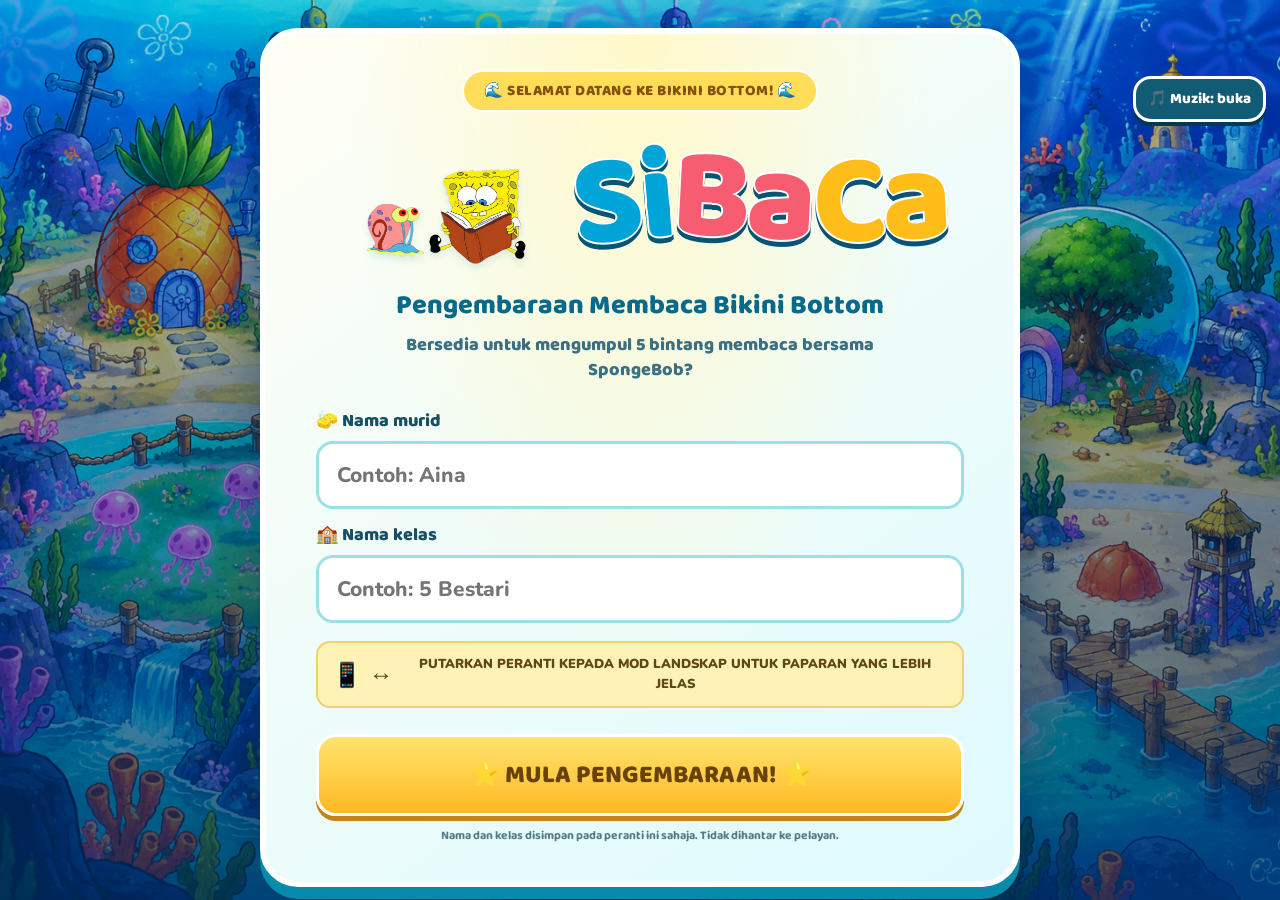
